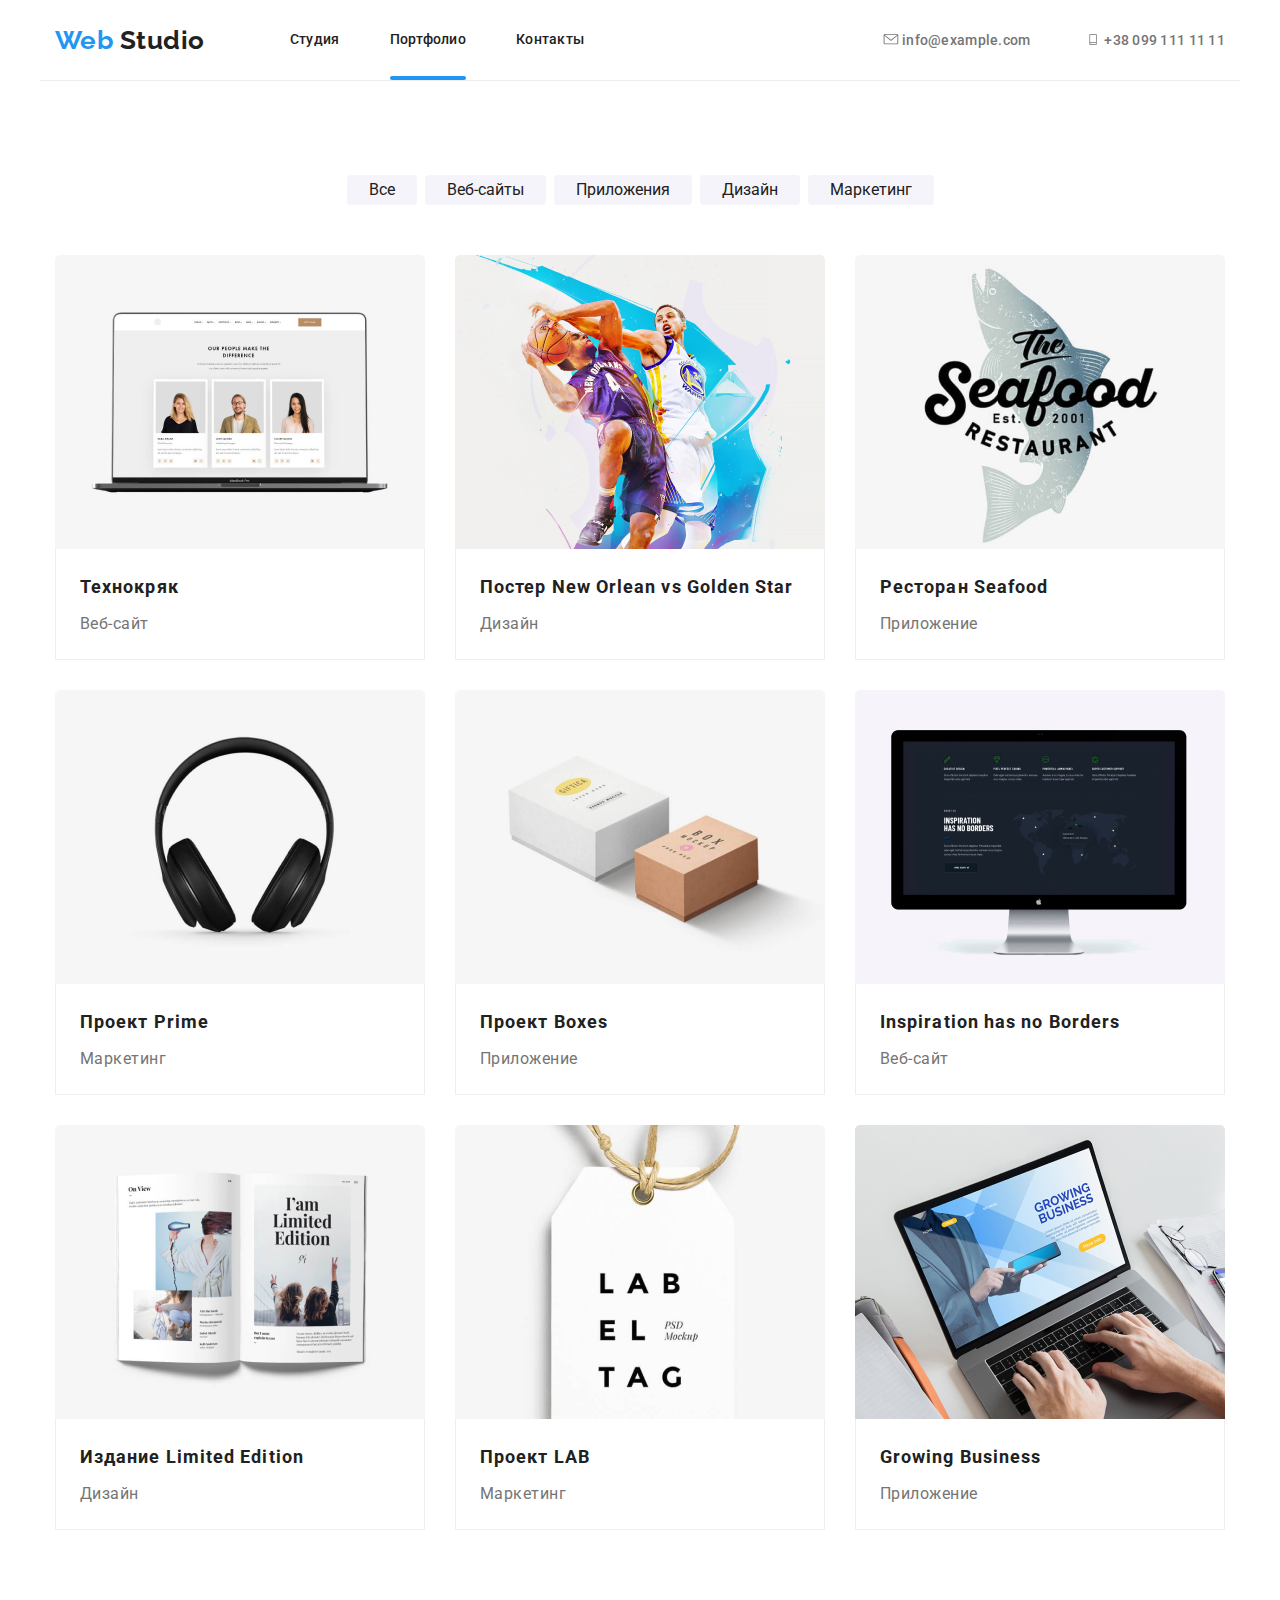
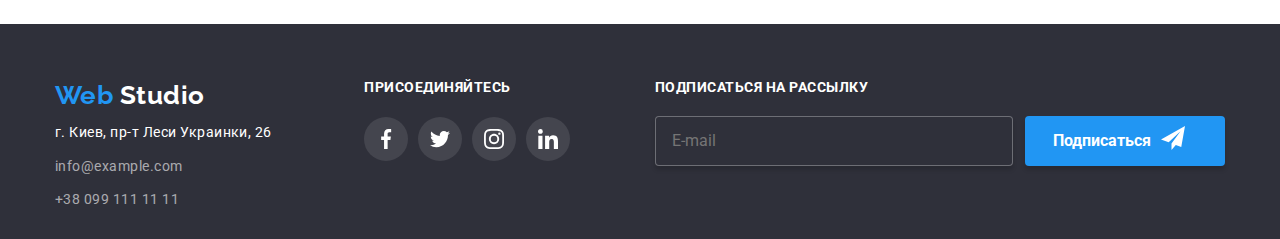
==== portfolio.html @ afec2258 "adapt1" ====
<head>
  <meta charset="UTF-8" />
  <title>Портфолио</title>
  <link
    href="https://fonts.googleapis.com/css2?family=Raleway:wght@700&family=Roboto:wght@400;500;700;900&display=swap"
    rel="stylesheet"
  />
  <link
    rel="stylesheet"
    href="https://cdnjs.cloudflare.com/ajax/libs/modern-normalize/0.6.0/modern-normalize.min.css"
  />
  <link rel="stylesheet" href="./css/main.min.css" />
</head>
<body>
  <header>
    <div class="container header-container">
      <a href="./index.html" class="logo"
        >Web <span class="part">Studio</span></a
      >
      <nav>
        <ul class="site-nav">
          <li class="item"><a href="./index.html" class="link">Студия</a></li>
          <li class="item">
            <a href="" class="link portfolio-link">Портфолио</a>
          </li>
          <li class="item"><a href="" class="link">Контакты</a></li>
        </ul>
      </nav>

      <div class="address">
        <a href="info@example.com" class="link">
          <svg class="link-icon" width="16px" height="11px">
            <use href="./img/a1.svg#icon-envelope"></use>
          </svg>
          info@example.com</a
        >
        <a href="+380991111111" class="link">
          <svg class="link-icon" width="10px" height="15px">
            <use href="./img/a1.svg#icon-smartphone"></use>
          </svg>
          +38 099 111 11 11</a
        >
      </div>
    </div>
  </header>
  <main>
    <!--Наши работы-->
    <section class="section">
      <div class="container">
        <h1 class="title-portfolio visually-hidden">Наши проекты</h1>
        <ul class="filters">
          <li class="item">
            <button type="button" class="button">Все</button>
          </li>
          <li class="item">
            <button type="button" class="button">Веб-сайты</button>
          </li>
          <li class="item">
            <button type="button" class="button">Приложения</button>
          </li>
          <li class="item">
            <button type="button" class="button">Дизайн</button>
          </li>
          <li class="item">
            <button type="button" class="button">Маркетинг</button>
          </li>
        </ul>

        <ul class="works-list">
          <li class="item">
            <a class="product" href="">
              <div class="product-thumb">
                <img src="./img/1.jpg" alt="ноутбук" width="370" />

                <div class="product-overlay">
                  <div class="product-actions">
                    <p class="text-about">
                      Технокряк это современная площадка распространения
                      коронавируса. Компании используют эту платформу для
                      цифрового шпионажа и атак на защищённые сервера
                      конкурентов.
                    </p>
                  </div>
                </div>
              </div>

              <div class="card-content">
                <h2 class="title">Технокряк</h2>
                <p class="filter-text">Веб-сайт</p>
              </div>
            </a>
          </li>

          <li class="item">
            <a class="product" href="">
              <div class="product-thumb">
                <img src="./img/2.jpg" alt="баскетболисты" width="370" />

                <div class="product-overlay">
                  <div class="product-actions">
                    <p class="text-about">
                      Технокряк это современная площадка распространения
                      коронавируса. Компании используют эту платформу для
                      цифрового шпионажа и атак на защищённые сервера
                      конкурентов.
                    </p>
                  </div>
                </div>
              </div>

              <div class="card-content">
                <h2 class="title">Постер New Orlean vs Golden Star</h2>
                <p class="filter-text">Дизайн</p>
              </div>
            </a>
          </li>
          <li class="item">
            <a class="product" href="">
              <div class="product-thumb">
                <img src="./img/3.jpg" alt="логотип ресторана" width="370" />

                <div class="product-overlay">
                  <div class="product-actions">
                    <p class="text-about">
                      Технокряк это современная площадка распространения
                      коронавируса. Компании используют эту платформу для
                      цифрового шпионажа и атак на защищённые сервера
                      конкурентов.
                    </p>
                  </div>
                </div>
              </div>

              <div class="card-content">
                <h2 class="title">Ресторан Seafood</h2>
                <p class="filter-text">Приложение</p>
              </div>
            </a>
          </li>
          <li class="item">
            <a class="product" href="">
              <div class="product-thumb">
                <img src="./img/4.jpg" alt="наушники" width="370" />

                <div class="product-overlay">
                  <div class="product-actions">
                    <p class="text-about">
                      Технокряк это современная площадка распространения
                      коронавируса. Компании используют эту платформу для
                      цифрового шпионажа и атак на защищённые сервера
                      конкурентов.
                    </p>
                  </div>
                </div>
              </div>

              <div class="card-content">
                <h2 class="title">Проект Prime</h2>
                <p class="filter-text">Маркетинг</p>
              </div>
            </a>
          </li>
          <li class="item">
            <a class="product" href="">
              <div class="product-thumb">
                <img src="./img/5.jpg" alt="коробки" width="370" />

                <div class="product-overlay">
                  <div class="product-actions">
                    <p class="text-about">
                      Технокряк это современная площадка распространения
                      коронавируса. Компании используют эту платформу для
                      цифрового шпионажа и атак на защищённые сервера
                      конкурентов.
                    </p>
                  </div>
                </div>
              </div>

              <div class="card-content">
                <h2 class="title">Проект Boxes</h2>
                <p class="filter-text">Приложение</p>
              </div>
            </a>
          </li>
          <li class="item">
            <a class="product" href="">
              <div class="product-thumb">
                <img src="./img/6.jpg" alt="монитор" width="370" />

                <div class="product-overlay">
                  <div class="product-actions">
                    <p class="text-about">
                      Технокряк это современная площадка распространения
                      коронавируса. Компании используют эту платформу для
                      цифрового шпионажа и атак на защищённые сервера
                      конкурентов.
                    </p>
                  </div>
                </div>
              </div>

              <div class="card-content">
                <h2 class="title">Inspiration has no Borders</h2>
                <p class="filter-text">Веб-сайт</p>
              </div>
            </a>
          </li>
          <li class="item">
            <a class="product" href="">
              <div class="product-thumb">
                <img src="./img/7.jpg" alt="журнал" width="370" />

                <div class="product-overlay">
                  <div class="product-actions">
                    <p class="text-about">
                      Технокряк это современная площадка распространения
                      коронавируса. Компании используют эту платформу для
                      цифрового шпионажа и атак на защищённые сервера
                      конкурентов.
                    </p>
                  </div>
                </div>
              </div>

              <div class="card-content">
                <h2 class="title">Издание Limited Edition</h2>
                <p class="filter-text">Дизайн</p>
              </div>
            </a>
          </li>
          <li class="item">
            <a class="product" href="">
              <div class="product-thumb">
                <img src="./img/8.jpg" alt="лэйба" width="370" />

                <div class="product-overlay">
                  <div class="product-actions">
                    <p class="text-about">
                      Технокряк это современная площадка распространения
                      коронавируса. Компании используют эту платформу для
                      цифрового шпионажа и атак на защищённые сервера
                      конкурентов.
                    </p>
                  </div>
                </div>
              </div>

              <div class="card-content">
                <h2 class="title">Проект LAB</h2>
                <p class="filter-text">Маркетинг</p>
              </div>
            </a>
          </li>
          <li class="item">
            <a class="product" href="">
              <div class="product-thumb">
                <img src="./img/9.jpg" alt="ноутбук" width="370" />

                <div class="product-overlay">
                  <div class="product-actions">
                    <p class="text-about">
                      Технокряк это современная площадка распространения
                      коронавируса. Компании используют эту платформу для
                      цифрового шпионажа и атак на защищённые сервера
                      конкурентов.
                    </p>
                  </div>
                </div>
              </div>

              <div class="card-content">
                <h2 class="title">Growing Business</h2>
                <p class="filter-text">Приложение</p>
              </div>
            </a>
          </li>
        </ul>
      </div>
    </section>
  </main>

  <footer>
    <div class="container footer-container">
      <div class="footer-contacts">
        <a href="./index.html" class="logo"
          >Web <span class="part-footer">Studio</span></a
        >
        <address class="footer-address">
          <a class="location">г. Киев, пр-т Леси Украинки, 26</a>
          <a href="info@example.com" class="link link-mail">info@example.com</a>
          <a href="+380991111111" class="link">+38 099 111 11 11</a>
        </address>
      </div>
      <div class="join-us">
        <b class="title">присоединяйтесь</b>
        <ul class="socials-footer">
          <li>
            <a href="" aria-label="Ссылка на Facebook" class="link">
              <svg class="cosials-icon" width="20px" height="20px">
                <use href="./img/a1.svg#icon-facebook"></use>
              </svg>
            </a>
          </li>
          <li>
            <a href="" aria-label="Ссылка на Twitter" class="link"
              ><svg class="cosials-icon" width="20px" height="20px">
                <use href="./img/a1.svg#icon-twitter"></use></svg
            ></a>
          </li>
          <li>
            <a href="" aria-label="Ссылка на Instagram" class="link"
              ><svg class="cosials-icon" width="20px" height="20px">
                <use href="./img/a1.svg#icon-instagram"></use></svg
            ></a>
          </li>
          <li>
            <a href="" aria-label="Ссылка на LinkedIn" class="link"
              ><svg class="cosials-icon" width="20px" height="20px">
                <use href="./img/a1.svg#icon-linkedin"></use></svg
            ></a>
          </li>
        </ul>
      </div>
      <div class="newsletter">
        <b class="title"> подписаться на рассылку</b>
        <form class="footer-form">
          <label class="field">
            <input
              class="footer-input"
              type="email"
              name="email"
              placeholder="E-mail"
            />
          </label>
          <button class="footer-button">
            <span class="subscribe">Подписаться</span>
            <svg class="icon-send">
              <use
                href="./img/a1.svg#icon-icon"
                width="24px"
                height="24px"
              ></use>
            </svg>
          </button>
        </form>
      </div>
    </div>
  </footer>
</body>
---- css/main.min.css ----
body{background:#ffffff;color:#757575;font-family:Roboto;letter-spacing:0.03em}ul{list-style:none;padding:0;margin:0}a{text-decoration:none}img{display:block;max-width:100%;height:auto}.container{width:1200px;padding-left:15px;padding-right:15px;margin-left:auto;margin-right:auto}.section{padding-top:94px;padding-bottom:94px}.section-title{color:#212121;font-weight:700;font-size:36px;line-height:1.17;text-align:center;margin-top:0;margin-bottom:50px}.visually-hidden{position:absolute;width:1px;height:1px;margin:-1px;padding:0;overflow:hidden;border:0;clip:rect(0 0 0 0)}.header-container{display:-webkit-box;display:-ms-flexbox;display:flex;-webkit-box-align:center;-ms-flex-align:center;align-items:center;border-bottom:1px solid #ececec}.logo{display:block;margin-right:85px;color:#2196f3;font-family:Raleway;font-weight:700;font-size:26px;line-height:1.19;text-decoration:none}.part{color:#212121}.site-nav{display:-webkit-box;display:-ms-flexbox;display:flex}.site-nav .item+.item{margin-left:50px}.site-nav .link{display:block;position:relative;color:#212121;font-weight:500;font-size:14px;line-height:1.14;letter-spacing:0.02em;padding-top:32px;padding-bottom:32px;-webkit-transition:color 250ms cubic-bezier(0.4, 0, 0.2, 1);transition:color 250ms cubic-bezier(0.4, 0, 0.2, 1)}.site-nav .link:hover,.site-nav .link:focus{color:#2196f3}.site-nav .link::after{content:" ";position:absolute;left:0;bottom:0;display:block;width:100%;height:4px;border-radius:2px;background-color:#2196f3;opacity:0;-webkit-transition:opacity 250ms cubic-bezier(0.4, 0, 0.2, 1);transition:opacity 250ms cubic-bezier(0.4, 0, 0.2, 1)}.site-nav .link:hover::after,.site-nav .link:focus::after{opacity:1}.site-nav .studio-link::after{content:" ";position:absolute;left:0;bottom:0;display:block;width:100%;height:4px;border-radius:2px;background-color:#2196f3;opacity:1;-webkit-transition:opacity 250ms cubic-bezier(0.4, 0, 0.2, 1);transition:opacity 250ms cubic-bezier(0.4, 0, 0.2, 1)}.site-nav .studio-link:hover::after,.site-nav .studio-link:focus::after{opacity:1}.site-nav .portfolio-link::after{content:" ";position:absolute;left:0;bottom:0;display:block;width:100%;height:4px;border-radius:2px;background-color:#2196f3;opacity:1;-webkit-transition:opacity 250ms cubic-bezier(0.4, 0, 0.2, 1);transition:opacity 250ms cubic-bezier(0.4, 0, 0.2, 1)}.site-nav .portfolio-link:hover::after,.site-nav .portfolio-link:focus::after{opacity:1}.address{margin-left:auto}.address .link{color:#757575;font-weight:500;font-size:14px;line-height:1.14;letter-spacing:0.02em;-webkit-transition:opacity 250ms cubic-bezier(0.4, 0, 0.2, 1);transition:opacity 250ms cubic-bezier(0.4, 0, 0.2, 1)}.address .link:hover,.address .link:focus{color:#2196f3}.address .link:not(:last-child){margin-right:50px}.address .link-icon{width:16px;height:11px;fill:#757575;-webkit-transition:opacity 250ms cubic-bezier(0.4, 0, 0.2, 1);transition:opacity 250ms cubic-bezier(0.4, 0, 0.2, 1)}.address .link-icon:hover,.address .link-icon:focus{fill:#2196f3}.is-hidden{position:absolute;width:1px;height:1px;margin:-1px;padding:0;overflow:hidden;border:0;clip:rect(0 0 0 0)}.hero{max-width:1600px;height:600px;margin-left:auto;margin-right:auto;background-image:-webkit-gradient(linear, left top, right top, from(rgba(47,48,58,0.8)), to(rgba(47,48,58,0.8))),url(../img/header.jpg);background-image:linear-gradient(to right, rgba(47,48,58,0.8), rgba(47,48,58,0.8)),url(../img/header.jpg);background-size:cover;background-position:center;background-repeat:no-repeat;text-align:center}.hero .hero-title{padding-top:200px;margin-top:0;margin-bottom:30px;color:#fff;font-weight:900;font-size:44px;line-height:1.36;letter-spacing:0.06em;text-transform:uppercase}.hero .hero-button{display:inline-block;color:#fff;cursor:pointer;border:none;font-weight:700;font-size:16px;line-height:1.87;letter-spacing:0.06em;background:#2196f3;border-radius:4px;padding:10px 32px}.form{padding:40px;background:#ffffff;-webkit-box-shadow:0px 2px 1px rgba(0,0,0,0.2),0px 1px 1px rgba(0,0,0,0.14),0px 1px 3px rgba(0,0,0,0.12);box-shadow:0px 2px 1px rgba(0,0,0,0.2),0px 1px 1px rgba(0,0,0,0.14),0px 1px 3px rgba(0,0,0,0.12);border-radius:4px}.form .title{display:block;margin-bottom:30px;font-weight:500;font-size:20px;line-height:1.15;text-align:center;color:#212121}.form .closed-button{position:absolute;display:-webkit-box;display:-ms-flexbox;display:flex;border:1px solid rgba(0,0,0,0.1);cursor:pointer;-webkit-box-pack:center;-ms-flex-pack:center;justify-content:center;-webkit-box-align:center;-ms-flex-align:center;align-items:center;width:30px;height:30px;border-radius:50%;background-color:#fff;top:-9px;right:-9px;fill:#000000}.form-field{position:relative;display:block;margin-bottom:28px;width:448px}.form-label{position:absolute;top:50%;left:40px;-webkit-transform:translateY(-50%);transform:translateY(-50%);font-weight:400;font-size:14px;line-height:1.14;letter-spacing:0.01em}.form-input{width:100%;margin:0;padding:12px 18px;padding-left:42px;border-radius:4px;border:1px solid rgba(33,33,33,0.2)}.backdrop{position:fixed;top:0;left:0;width:100%;height:100%;background-color:rgba(0,0,0,0.2);z-index:3;-webkit-transition:opacity 250ms cubic-bezier(0.4, 0, 0.2, 1);transition:opacity 250ms cubic-bezier(0.4, 0, 0.2, 1)}.modal{position:absolute;top:50%;left:50%;-webkit-transform:translate(-50%, -50%);transform:translate(-50%, -50%);width:528px;height:581px;background-color:var(--title-text-color-second--);border-radius:4px}.comment-input{height:120px;resize:none}.comment-label{position:absolute;top:12px;left:16px;font-weight:400;font-size:14px;line-height:1.14;letter-spacing:0.01em}.icon{position:absolute;top:50%;left:16px;-webkit-transform:translateY(-50%);transform:translateY(-50%);display:inline-block;width:18px;height:18px;fill:#212121}.form-field:focus-within>.icon{fill:#2196f3}.form-field:focus-within>.form-label{color:#2196f3}.form-field:focus-within>.form-input{outline-color:#2196f3}.form-field:focus-within>.form-label,.form-input:not(:placeholder-shown)+.form-label{-webkit-transform:translateY(-50px);transform:translateY(-50px)}.form-field:focus-within>.comment-label,.form-input:not(:placeholder-shown)+.comment-label{-webkit-transform:translateY(-30px);transform:translateY(-30px);color:#2196f3}.agreement{display:-webkit-box;display:-ms-flexbox;display:flex;-webkit-box-align:center;-ms-flex-align:center;align-items:center;margin-bottom:30px}.agreement .text{font-weight:400;font-size:14px;line-height:1.71;color:#757575}.icon-chek{display:inline-block;width:20px;height:20px;margin-right:8px}.checkbox:checked+.icon-chek{background-color:#2196f3;background-image:url(../img/chek.svg);background-size:contain;background-repeat:no-repeat;background-origin:border-box}.contract{color:#2196f3;text-decoration:underline}.icon-close{width:24px;height:24px}.feature-list{display:-webkit-box;display:-ms-flexbox;display:flex;margin:-15px}.feature-list .item{width:270px;margin:15px}.feature-list .title{margin-top:30px;margin-bottom:10px;text-transform:uppercase;color:#212121;font-weight:700;font-size:14px;line-height:1.14}.feature-list .text{margin:0;font-weight:400;font-size:14px;line-height:1.71}.features-icon{background-color:#f5f4fa;width:270px;height:120px;padding:25px 100px}.product-list{display:-webkit-box;display:-ms-flexbox;display:flex;margin:-15px}.product-list .item{position:relative;width:370px;margin:15px}.product-list .title{position:absolute;bottom:0;right:0;left:0;margin:0;border-radius:0px 0px 4px 4px;text-align:center;padding-top:27px;padding-bottom:27px;color:#fff;font-weight:700;font-size:14px;line-height:1.14;text-transform:uppercase;background:rgba(47,48,58,0.8)}.team-section{background:#f5f4fa}.team-list{display:-webkit-box;display:-ms-flexbox;display:flex;margin:-15px;text-align:center}.team-list .item{width:270px;margin:15px;background-color:#ffffff;-webkit-box-shadow:0px 2px 1px rgba(0,0,0,0.2),0px 1px 1px rgba(0,0,0,0.14),0px 1px 3px rgba(0,0,0,0.12);box-shadow:0px 2px 1px rgba(0,0,0,0.2),0px 1px 1px rgba(0,0,0,0.14),0px 1px 3px rgba(0,0,0,0.12);border-radius:4px}.team-list .foto{margin-bottom:30px}.team-list .title{margin-top:0px;margin-bottom:10px;color:#212121;font-weight:500;font-size:16px;line-height:1.19}.team-list .text{margin-top:0;margin-bottom:16;font-weight:400;font-size:16px;line-height:1.19}.social-network{display:-webkit-box;display:-ms-flexbox;display:flex;-webkit-box-pack:center;-ms-flex-pack:center;justify-content:center;margin-bottom:24px}.socials-link{display:-webkit-box;display:-ms-flexbox;display:flex;-webkit-box-pack:center;-ms-flex-pack:center;justify-content:center;-webkit-box-align:center;-ms-flex-align:center;align-items:center;margin-right:10px;width:44px;height:44px;background-color:#ffffff;fill:#afb1b8;border-radius:50%;-webkit-transition:background-color 250ms cubic-bezier(0.4, 0, 0.2, 1);transition:background-color 250ms cubic-bezier(0.4, 0, 0.2, 1)}.socials-link:hover,.socials-link:focus{background-color:#2196f3;fill:#fff}.clients-list{display:-webkit-box;display:-ms-flexbox;display:flex;margin:-15px}.clients-list .item{display:-webkit-box;display:-ms-flexbox;display:flex;-webkit-box-pack:center;-ms-flex-pack:center;justify-content:center;-webkit-box-align:center;-ms-flex-align:center;align-items:center;width:170px;height:90px;border:1px solid #afb1b8;-webkit-box-sizing:border-box;box-sizing:border-box;border-radius:4px;margin:15px;-webkit-transition:color 250ms cubic-bezier(0.4, 0, 0.2, 1);transition:color 250ms cubic-bezier(0.4, 0, 0.2, 1)}.clients-list .item:hover,.clients-list .item:focus{border:1px solid #2196f3}.clients-logo{fill:#afb1b8;-webkit-transition:fill 250ms cubic-bezier(0.4, 0, 0.2, 1);transition:fill 250ms cubic-bezier(0.4, 0, 0.2, 1)}.clients-logo:hover,.clients-logo:focus{fill:#2196f3}footer{background:#2f303a;padding-top:56px}.footer-container{display:-webkit-box;display:-ms-flexbox;display:flex;-webkit-box-align:start;-ms-flex-align:start;align-items:flex-start;-webkit-box-pack:justify;-ms-flex-pack:justify;justify-content:space-between}.logo{display:block;margin-right:85px;color:#2196f3;font-family:Raleway;font-weight:700;font-size:26px;line-height:1.19;text-decoration:none}.part{color:#212121}.footer-contacts{display:-webkit-box;display:-ms-flexbox;display:flex;-webkit-box-orient:vertical;-webkit-box-direction:normal;-ms-flex-direction:column;flex-direction:column;-webkit-box-align:baseline;-ms-flex-align:baseline;align-items:baseline;padding-bottom:28px}.footer-contacts>.logo{margin-bottom:10px}.footer-contacts .part-footer{color:#fff}.footer-address .location{margin-bottom:9px;display:block;color:#fff;font-weight:400;font-size:14px;line-height:1.71;font-style:normal}.footer-address .link{display:block;color:rgba(255,255,255,0.6);font-weight:400;font-size:14px;line-height:24px;font-style:normal}.footer-address .link-mail{margin-bottom:9px}.join-us .title{display:block;margin-bottom:21px;text-transform:uppercase;color:#fff;font-weight:bold;font-size:14px;line-height:1.14}.socials-footer{display:-webkit-box;display:-ms-flexbox;display:flex}.socials-footer .link{display:-webkit-box;display:-ms-flexbox;display:flex;-webkit-box-pack:center;-ms-flex-pack:center;justify-content:center;-webkit-box-align:center;-ms-flex-align:center;align-items:center;margin-right:10px;width:44px;height:44px;border-radius:50%;background:rgba(255,255,255,0.1);-webkit-transition:background-color 250ms cubic-bezier(0.4, 0, 0.2, 1);transition:background-color 250ms cubic-bezier(0.4, 0, 0.2, 1)}.socials-footer .link:hover,.socials-footer .link:focus{background-color:#2196f3}.cosials-icon{fill:#ffffff}.newsletter .title{text-transform:uppercase;color:#fff;font-weight:bold;font-size:14px;line-height:1.14}.footer-form{display:-webkit-box;display:-ms-flexbox;display:flex;margin-top:20px}.footer-form .field{display:-webkit-box;display:-ms-flexbox;display:flex}.footer-input{margin-right:12px;padding-left:16px;width:358px;color:rgba(255,255,255,0.6);background-color:#2f303a;border:1px solid rgba(255,255,255,0.3);-webkit-box-shadow:0px 4px 4px rgba(0,0,0,0.15);box-shadow:0px 4px 4px rgba(0,0,0,0.15);border-radius:4px}.footer-button{display:-webkit-box;display:-ms-flexbox;display:flex;padding:10px 28px;cursor:pointer;width:200px;height:50px;font-weight:bold;font-size:16px;line-height:1.88;background:#2196f3;color:#fff;-webkit-box-shadow:0px 4px 4px rgba(0,0,0,0.15);box-shadow:0px 4px 4px rgba(0,0,0,0.15);border:none;border-radius:4px}.subscribe{margin-right:10px}.icon-send{width:24px;height:24px}.container .title-portfolio{margin:0}.filters{display:-webkit-box;display:-ms-flexbox;display:flex;margin-bottom:50px;-webkit-box-pack:center;-ms-flex-pack:center;justify-content:center}.filters .item:not(:last-child){margin-right:8px}.filters .button{border:none;border-radius:4px;padding:6px 22px;color:#212121;background:#f5f4fa;-webkit-transition:background-color 250ms cubic-bezier(0.4, 0, 0.2, 1);transition:background-color 250ms cubic-bezier(0.4, 0, 0.2, 1)}.filters .button:hover,.filters .button:focus{color:#fff;background:#2196f3}.works-list{display:-webkit-box;display:-ms-flexbox;display:flex;-ms-flex-wrap:wrap;flex-wrap:wrap;margin:-15px}.works-list .item{width:370px;margin:15px;border-top-left-radius:5px;border-top-right-radius:5px}.works-list .item:hover{-webkit-box-shadow:1px 4px 6px rgba(0,0,0,0.16),0px 4px 4px rgba(0,0,0,0.06),0px 1px 1px rgba(0,0,0,0.12);box-shadow:1px 4px 6px rgba(0,0,0,0.16),0px 4px 4px rgba(0,0,0,0.06),0px 1px 1px rgba(0,0,0,0.12)}.card-content{padding:20px 24px;border:solid #eeeeee;border-top-width:0;border-right-width:1px;border-left-width:1px;border-bottom-width:1px}.card-content .title{margin-top:0;margin-bottom:4px;color:#212121;font-weight:700;font-size:18px;line-height:2;letter-spacing:0.06em}.card-content .filter-text{margin:0;color:#757575;font-weight:400;font-size:16px;line-height:1.87}.product{display:block;width:370px;margin-left:auto;margin-right:auto}.product-thumb:hover::before{opacity:1}.product-thumb{position:relative;overflow:hidden}.product-overlay{position:absolute;top:0;left:0;width:100%;height:100%;background-color:rgba(33,150,243,0.9);-webkit-transform:translateY(100%);transform:translateY(100%);opacity:0;-webkit-transition:opacity 250ms cubic-bezier(0.4, 0, 0.2, 1),-webkit-transform 250ms cubic-bezier(0.4, 0, 0.2, 1);transition:opacity 250ms cubic-bezier(0.4, 0, 0.2, 1),-webkit-transform 250ms cubic-bezier(0.4, 0, 0.2, 1);transition:transform 250ms cubic-bezier(0.4, 0, 0.2, 1),opacity 250ms cubic-bezier(0.4, 0, 0.2, 1);transition:transform 250ms cubic-bezier(0.4, 0, 0.2, 1),opacity 250ms cubic-bezier(0.4, 0, 0.2, 1),-webkit-transform 250ms cubic-bezier(0.4, 0, 0.2, 1)}.product:hover .product-overlay{-webkit-transform:translateY(0);transform:translateY(0);opacity:1}.product-overlay .text-about{color:#fff;font-size:18px}.product-actions{position:absolute;display:-webkit-box;display:-ms-flexbox;display:flex;top:63px;left:24px;right:24px;opacity:0;-webkit-transition:opacity 250ms cubic-bezier(0.4, 0, 0.2, 1) 250ms;transition:opacity 250ms cubic-bezier(0.4, 0, 0.2, 1) 250ms}.product:hover .product-actions{opacity:1}.product-actions .text-about{margin:0;display:block;font-weight:400;font-size:18px;line-height:1.56}
/*# sourceMappingURL=main.min.css.map */
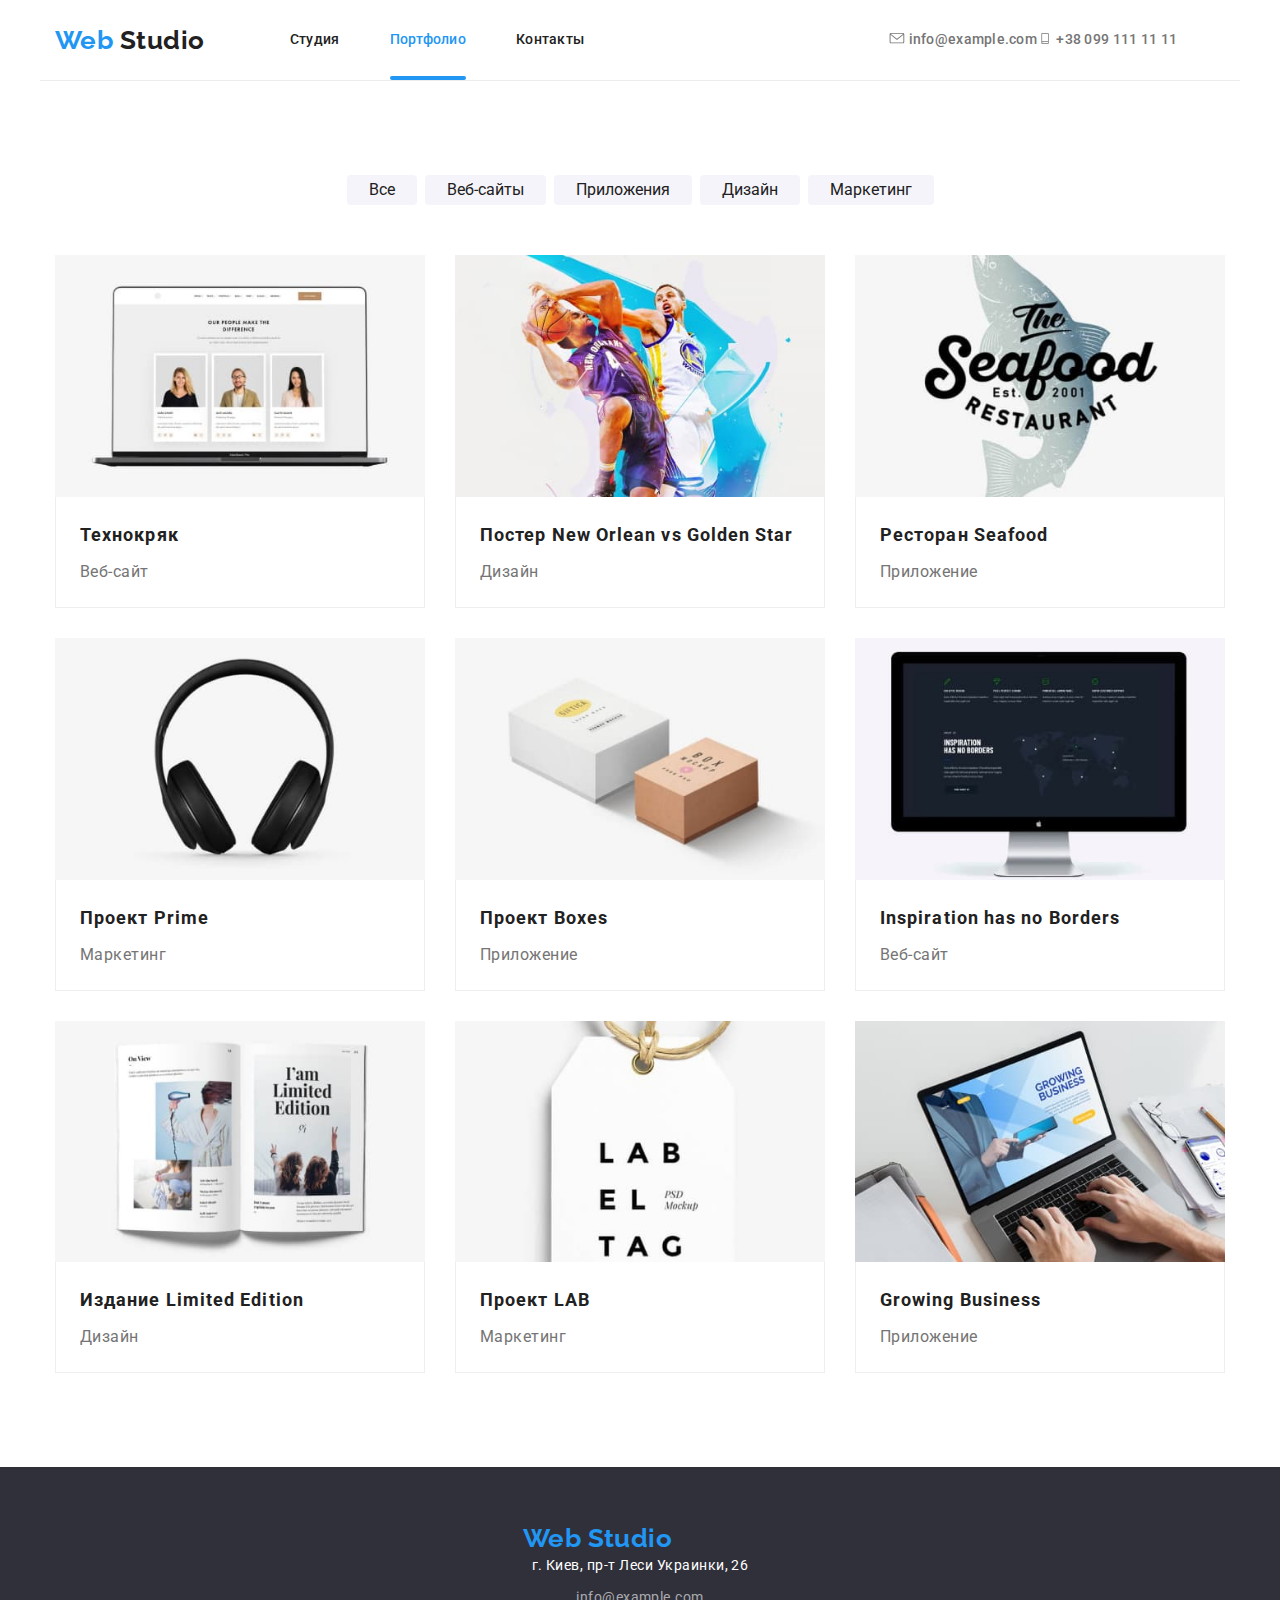
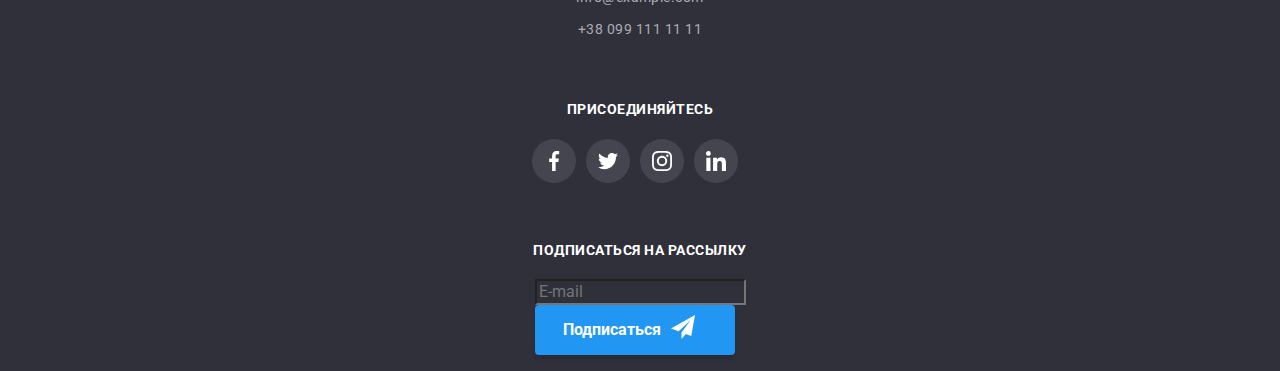
==== commit deba317d: "adapt6" ====
--- a/portfolio.html
+++ b/portfolio.html
@@ -1,5 +1,6 @@
 <head>
   <meta charset="UTF-8" />
+  <meta name="viewport" content="width=device-width, initial-scale=1.0" />
   <title>Портфолио</title>
   <link
     href="https://fonts.googleapis.com/css2?family=Raleway:wght@700&family=Roboto:wght@400;500;700;900&display=swap"
@@ -17,30 +18,50 @@
       <a href="./index.html" class="logo"
         >Web <span class="part">Studio</span></a
       >
-      <nav>
-        <ul class="site-nav">
-          <li class="item"><a href="./index.html" class="link">Студия</a></li>
-          <li class="item">
-            <a href="" class="link portfolio-link">Портфолио</a>
-          </li>
-          <li class="item"><a href="" class="link">Контакты</a></li>
-        </ul>
+      <nav class="nav">
+        <button
+          type="button"
+          class="menu-button"
+          aria-expanded="false"
+          aria-controls="menu-container"
+          data-menu-button
+        >
+          <svg
+            width="40"
+            height="40"
+            aria-label="Переключатель мобильного меню"
+          >
+            <use class="icon-cross" href="./img/aaa1.svg#icon-close"></use>
+            <use class="icon-menu" href="./img/aaa1.svg#icon-menu"></use>
+          </svg>
+        </button>
+        <div class="menu-container" id="menu-container" data-menu>
+          <ul class="site-nav">
+            <li class="item">
+              <a href="./index.html" class="link">Студия</a>
+            </li>
+            <li class="item">
+              <a href="" class="studio-link link">Портфолио</a>
+            </li>
+            <li class="item"><a href="" class="link">Контакты</a></li>
+          </ul>
+
+          <div class="address">
+            <a href="info@example.com" class="link">
+              <svg class="link-icon" width="16px" height="11px">
+                <use href="./img/a1.svg#icon-envelope"></use>
+              </svg>
+              info@example.com</a
+            >
+            <a href="+380991111111" class="link">
+              <svg class="link-icon" width="10px" height="15px">
+                <use href="./img/a1.svg#icon-smartphone"></use>
+              </svg>
+              +38 099 111 11 11</a
+            >
+          </div>
+        </div>
       </nav>
-
-      <div class="address">
-        <a href="info@example.com" class="link">
-          <svg class="link-icon" width="16px" height="11px">
-            <use href="./img/a1.svg#icon-envelope"></use>
-          </svg>
-          info@example.com</a
-        >
-        <a href="+380991111111" class="link">
-          <svg class="link-icon" width="10px" height="15px">
-            <use href="./img/a1.svg#icon-smartphone"></use>
-          </svg>
-          +38 099 111 11 11</a
-        >
-      </div>
     </div>
   </header>
   <main>
@@ -70,7 +91,13 @@
           <li class="item">
             <a class="product" href="">
               <div class="product-thumb">
-                <img src="./img/1.jpg" alt="ноутбук" width="370" />
+                <img
+                  class="picture"
+                  srcset="./img/1-450.jpg 1x, ./img/1-900.jpg 2x, "
+                  src="./img/1-450.jpg"
+                  alt="ноутбук"
+                  width="450"
+                />
 
                 <div class="product-overlay">
                   <div class="product-actions">
@@ -94,7 +121,13 @@
           <li class="item">
             <a class="product" href="">
               <div class="product-thumb">
-                <img src="./img/2.jpg" alt="баскетболисты" width="370" />
+                <img
+                  class="picture"
+                  srcset="./img/2-450.jpg 1x, ./img/2-900.jpg 2x, "
+                  src="./img/2-450.jpg"
+                  alt="баскетболисты"
+                  width="450"
+                />
 
                 <div class="product-overlay">
                   <div class="product-actions">
@@ -117,7 +150,13 @@
           <li class="item">
             <a class="product" href="">
               <div class="product-thumb">
-                <img src="./img/3.jpg" alt="логотип ресторана" width="370" />
+                <img
+                  class="picture"
+                  srcset="./img/3-450.jpg 1x, ./img/3-900.jpg 2x, "
+                  src="./img/3-450.jpg"
+                  alt="логотип ресторана"
+                  width="450"
+                />
 
                 <div class="product-overlay">
                   <div class="product-actions">
@@ -140,7 +179,13 @@
           <li class="item">
             <a class="product" href="">
               <div class="product-thumb">
-                <img src="./img/4.jpg" alt="наушники" width="370" />
+                <img
+                  class="picture"
+                  srcset="./img/4-450.jpg 1x, ./img/4-900.jpg 2x, "
+                  src="./img/4-450.jpg"
+                  alt="наушники"
+                  width="450"
+                />
 
                 <div class="product-overlay">
                   <div class="product-actions">
@@ -163,7 +208,13 @@
           <li class="item">
             <a class="product" href="">
               <div class="product-thumb">
-                <img src="./img/5.jpg" alt="коробки" width="370" />
+                <img
+                  class="picture"
+                  srcset="./img/5-450.jpg 1x, ./img/5-900.jpg 2x, "
+                  src="./img/5-450.jpg"
+                  alt="коробки"
+                  width="450"
+                />
 
                 <div class="product-overlay">
                   <div class="product-actions">
@@ -186,7 +237,13 @@
           <li class="item">
             <a class="product" href="">
               <div class="product-thumb">
-                <img src="./img/6.jpg" alt="монитор" width="370" />
+                <img
+                  class="picture"
+                  srcset="./img/6-450.jpg 1x, ./img/6-900.jpg 2x, "
+                  src="./img/6-450.jpg"
+                  alt="монитор"
+                  width="450"
+                />
 
                 <div class="product-overlay">
                   <div class="product-actions">
@@ -209,7 +266,13 @@
           <li class="item">
             <a class="product" href="">
               <div class="product-thumb">
-                <img src="./img/7.jpg" alt="журнал" width="370" />
+                <img
+                  class="picture"
+                  srcset="./img/7-450.jpg 1x, ./img/7-900.jpg 2x, "
+                  src="./img/7-450.jpg"
+                  alt="журнал"
+                  width="450"
+                />
 
                 <div class="product-overlay">
                   <div class="product-actions">
@@ -232,7 +295,13 @@
           <li class="item">
             <a class="product" href="">
               <div class="product-thumb">
-                <img src="./img/8.jpg" alt="лэйба" width="370" />
+                <img
+                  class="picture"
+                  srcset="./img/8-450.jpg 1x, ./img/8-900.jpg 2x, "
+                  src="./img/8-450.jpg"
+                  alt="лэйба"
+                  width="450"
+                />
 
                 <div class="product-overlay">
                   <div class="product-actions">
@@ -255,7 +324,13 @@
           <li class="item">
             <a class="product" href="">
               <div class="product-thumb">
-                <img src="./img/9.jpg" alt="ноутбук" width="370" />
+                <img
+                  class="picture"
+                  srcset="./img/9-450.jpg 1x, ./img/9-900.jpg 2x, "
+                  src="./img/9-450.jpg"
+                  alt="ноутбук"
+                  width="450"
+                />
 
                 <div class="product-overlay">
                   <div class="product-actions">
--- a/css/main.min.css
+++ b/css/main.min.css
@@ -1,2 +1,2 @@
-body{background:#ffffff;color:#757575;font-family:Roboto;letter-spacing:0.03em}ul{list-style:none;padding:0;margin:0}a{text-decoration:none}img{display:block;max-width:100%;height:auto}.container{width:1200px;padding-left:15px;padding-right:15px;margin-left:auto;margin-right:auto}.section{padding-top:94px;padding-bottom:94px}.section-title{color:#212121;font-weight:700;font-size:36px;line-height:1.17;text-align:center;margin-top:0;margin-bottom:50px}.visually-hidden{position:absolute;width:1px;height:1px;margin:-1px;padding:0;overflow:hidden;border:0;clip:rect(0 0 0 0)}.header-container{display:-webkit-box;display:-ms-flexbox;display:flex;-webkit-box-align:center;-ms-flex-align:center;align-items:center;border-bottom:1px solid #ececec}.logo{display:block;margin-right:85px;color:#2196f3;font-family:Raleway;font-weight:700;font-size:26px;line-height:1.19;text-decoration:none}.part{color:#212121}.site-nav{display:-webkit-box;display:-ms-flexbox;display:flex}.site-nav .item+.item{margin-left:50px}.site-nav .link{display:block;position:relative;color:#212121;font-weight:500;font-size:14px;line-height:1.14;letter-spacing:0.02em;padding-top:32px;padding-bottom:32px;-webkit-transition:color 250ms cubic-bezier(0.4, 0, 0.2, 1);transition:color 250ms cubic-bezier(0.4, 0, 0.2, 1)}.site-nav .link:hover,.site-nav .link:focus{color:#2196f3}.site-nav .link::after{content:" ";position:absolute;left:0;bottom:0;display:block;width:100%;height:4px;border-radius:2px;background-color:#2196f3;opacity:0;-webkit-transition:opacity 250ms cubic-bezier(0.4, 0, 0.2, 1);transition:opacity 250ms cubic-bezier(0.4, 0, 0.2, 1)}.site-nav .link:hover::after,.site-nav .link:focus::after{opacity:1}.site-nav .studio-link::after{content:" ";position:absolute;left:0;bottom:0;display:block;width:100%;height:4px;border-radius:2px;background-color:#2196f3;opacity:1;-webkit-transition:opacity 250ms cubic-bezier(0.4, 0, 0.2, 1);transition:opacity 250ms cubic-bezier(0.4, 0, 0.2, 1)}.site-nav .studio-link:hover::after,.site-nav .studio-link:focus::after{opacity:1}.site-nav .portfolio-link::after{content:" ";position:absolute;left:0;bottom:0;display:block;width:100%;height:4px;border-radius:2px;background-color:#2196f3;opacity:1;-webkit-transition:opacity 250ms cubic-bezier(0.4, 0, 0.2, 1);transition:opacity 250ms cubic-bezier(0.4, 0, 0.2, 1)}.site-nav .portfolio-link:hover::after,.site-nav .portfolio-link:focus::after{opacity:1}.address{margin-left:auto}.address .link{color:#757575;font-weight:500;font-size:14px;line-height:1.14;letter-spacing:0.02em;-webkit-transition:opacity 250ms cubic-bezier(0.4, 0, 0.2, 1);transition:opacity 250ms cubic-bezier(0.4, 0, 0.2, 1)}.address .link:hover,.address .link:focus{color:#2196f3}.address .link:not(:last-child){margin-right:50px}.address .link-icon{width:16px;height:11px;fill:#757575;-webkit-transition:opacity 250ms cubic-bezier(0.4, 0, 0.2, 1);transition:opacity 250ms cubic-bezier(0.4, 0, 0.2, 1)}.address .link-icon:hover,.address .link-icon:focus{fill:#2196f3}.is-hidden{position:absolute;width:1px;height:1px;margin:-1px;padding:0;overflow:hidden;border:0;clip:rect(0 0 0 0)}.hero{max-width:1600px;height:600px;margin-left:auto;margin-right:auto;background-image:-webkit-gradient(linear, left top, right top, from(rgba(47,48,58,0.8)), to(rgba(47,48,58,0.8))),url(../img/header.jpg);background-image:linear-gradient(to right, rgba(47,48,58,0.8), rgba(47,48,58,0.8)),url(../img/header.jpg);background-size:cover;background-position:center;background-repeat:no-repeat;text-align:center}.hero .hero-title{padding-top:200px;margin-top:0;margin-bottom:30px;color:#fff;font-weight:900;font-size:44px;line-height:1.36;letter-spacing:0.06em;text-transform:uppercase}.hero .hero-button{display:inline-block;color:#fff;cursor:pointer;border:none;font-weight:700;font-size:16px;line-height:1.87;letter-spacing:0.06em;background:#2196f3;border-radius:4px;padding:10px 32px}.form{padding:40px;background:#ffffff;-webkit-box-shadow:0px 2px 1px rgba(0,0,0,0.2),0px 1px 1px rgba(0,0,0,0.14),0px 1px 3px rgba(0,0,0,0.12);box-shadow:0px 2px 1px rgba(0,0,0,0.2),0px 1px 1px rgba(0,0,0,0.14),0px 1px 3px rgba(0,0,0,0.12);border-radius:4px}.form .title{display:block;margin-bottom:30px;font-weight:500;font-size:20px;line-height:1.15;text-align:center;color:#212121}.form .closed-button{position:absolute;display:-webkit-box;display:-ms-flexbox;display:flex;border:1px solid rgba(0,0,0,0.1);cursor:pointer;-webkit-box-pack:center;-ms-flex-pack:center;justify-content:center;-webkit-box-align:center;-ms-flex-align:center;align-items:center;width:30px;height:30px;border-radius:50%;background-color:#fff;top:-9px;right:-9px;fill:#000000}.form-field{position:relative;display:block;margin-bottom:28px;width:448px}.form-label{position:absolute;top:50%;left:40px;-webkit-transform:translateY(-50%);transform:translateY(-50%);font-weight:400;font-size:14px;line-height:1.14;letter-spacing:0.01em}.form-input{width:100%;margin:0;padding:12px 18px;padding-left:42px;border-radius:4px;border:1px solid rgba(33,33,33,0.2)}.backdrop{position:fixed;top:0;left:0;width:100%;height:100%;background-color:rgba(0,0,0,0.2);z-index:3;-webkit-transition:opacity 250ms cubic-bezier(0.4, 0, 0.2, 1);transition:opacity 250ms cubic-bezier(0.4, 0, 0.2, 1)}.modal{position:absolute;top:50%;left:50%;-webkit-transform:translate(-50%, -50%);transform:translate(-50%, -50%);width:528px;height:581px;background-color:var(--title-text-color-second--);border-radius:4px}.comment-input{height:120px;resize:none}.comment-label{position:absolute;top:12px;left:16px;font-weight:400;font-size:14px;line-height:1.14;letter-spacing:0.01em}.icon{position:absolute;top:50%;left:16px;-webkit-transform:translateY(-50%);transform:translateY(-50%);display:inline-block;width:18px;height:18px;fill:#212121}.form-field:focus-within>.icon{fill:#2196f3}.form-field:focus-within>.form-label{color:#2196f3}.form-field:focus-within>.form-input{outline-color:#2196f3}.form-field:focus-within>.form-label,.form-input:not(:placeholder-shown)+.form-label{-webkit-transform:translateY(-50px);transform:translateY(-50px)}.form-field:focus-within>.comment-label,.form-input:not(:placeholder-shown)+.comment-label{-webkit-transform:translateY(-30px);transform:translateY(-30px);color:#2196f3}.agreement{display:-webkit-box;display:-ms-flexbox;display:flex;-webkit-box-align:center;-ms-flex-align:center;align-items:center;margin-bottom:30px}.agreement .text{font-weight:400;font-size:14px;line-height:1.71;color:#757575}.icon-chek{display:inline-block;width:20px;height:20px;margin-right:8px}.checkbox:checked+.icon-chek{background-color:#2196f3;background-image:url(../img/chek.svg);background-size:contain;background-repeat:no-repeat;background-origin:border-box}.contract{color:#2196f3;text-decoration:underline}.icon-close{width:24px;height:24px}.feature-list{display:-webkit-box;display:-ms-flexbox;display:flex;margin:-15px}.feature-list .item{width:270px;margin:15px}.feature-list .title{margin-top:30px;margin-bottom:10px;text-transform:uppercase;color:#212121;font-weight:700;font-size:14px;line-height:1.14}.feature-list .text{margin:0;font-weight:400;font-size:14px;line-height:1.71}.features-icon{background-color:#f5f4fa;width:270px;height:120px;padding:25px 100px}.product-list{display:-webkit-box;display:-ms-flexbox;display:flex;margin:-15px}.product-list .item{position:relative;width:370px;margin:15px}.product-list .title{position:absolute;bottom:0;right:0;left:0;margin:0;border-radius:0px 0px 4px 4px;text-align:center;padding-top:27px;padding-bottom:27px;color:#fff;font-weight:700;font-size:14px;line-height:1.14;text-transform:uppercase;background:rgba(47,48,58,0.8)}.team-section{background:#f5f4fa}.team-list{display:-webkit-box;display:-ms-flexbox;display:flex;margin:-15px;text-align:center}.team-list .item{width:270px;margin:15px;background-color:#ffffff;-webkit-box-shadow:0px 2px 1px rgba(0,0,0,0.2),0px 1px 1px rgba(0,0,0,0.14),0px 1px 3px rgba(0,0,0,0.12);box-shadow:0px 2px 1px rgba(0,0,0,0.2),0px 1px 1px rgba(0,0,0,0.14),0px 1px 3px rgba(0,0,0,0.12);border-radius:4px}.team-list .foto{margin-bottom:30px}.team-list .title{margin-top:0px;margin-bottom:10px;color:#212121;font-weight:500;font-size:16px;line-height:1.19}.team-list .text{margin-top:0;margin-bottom:16;font-weight:400;font-size:16px;line-height:1.19}.social-network{display:-webkit-box;display:-ms-flexbox;display:flex;-webkit-box-pack:center;-ms-flex-pack:center;justify-content:center;margin-bottom:24px}.socials-link{display:-webkit-box;display:-ms-flexbox;display:flex;-webkit-box-pack:center;-ms-flex-pack:center;justify-content:center;-webkit-box-align:center;-ms-flex-align:center;align-items:center;margin-right:10px;width:44px;height:44px;background-color:#ffffff;fill:#afb1b8;border-radius:50%;-webkit-transition:background-color 250ms cubic-bezier(0.4, 0, 0.2, 1);transition:background-color 250ms cubic-bezier(0.4, 0, 0.2, 1)}.socials-link:hover,.socials-link:focus{background-color:#2196f3;fill:#fff}.clients-list{display:-webkit-box;display:-ms-flexbox;display:flex;margin:-15px}.clients-list .item{display:-webkit-box;display:-ms-flexbox;display:flex;-webkit-box-pack:center;-ms-flex-pack:center;justify-content:center;-webkit-box-align:center;-ms-flex-align:center;align-items:center;width:170px;height:90px;border:1px solid #afb1b8;-webkit-box-sizing:border-box;box-sizing:border-box;border-radius:4px;margin:15px;-webkit-transition:color 250ms cubic-bezier(0.4, 0, 0.2, 1);transition:color 250ms cubic-bezier(0.4, 0, 0.2, 1)}.clients-list .item:hover,.clients-list .item:focus{border:1px solid #2196f3}.clients-logo{fill:#afb1b8;-webkit-transition:fill 250ms cubic-bezier(0.4, 0, 0.2, 1);transition:fill 250ms cubic-bezier(0.4, 0, 0.2, 1)}.clients-logo:hover,.clients-logo:focus{fill:#2196f3}footer{background:#2f303a;padding-top:56px}.footer-container{display:-webkit-box;display:-ms-flexbox;display:flex;-webkit-box-align:start;-ms-flex-align:start;align-items:flex-start;-webkit-box-pack:justify;-ms-flex-pack:justify;justify-content:space-between}.logo{display:block;margin-right:85px;color:#2196f3;font-family:Raleway;font-weight:700;font-size:26px;line-height:1.19;text-decoration:none}.part{color:#212121}.footer-contacts{display:-webkit-box;display:-ms-flexbox;display:flex;-webkit-box-orient:vertical;-webkit-box-direction:normal;-ms-flex-direction:column;flex-direction:column;-webkit-box-align:baseline;-ms-flex-align:baseline;align-items:baseline;padding-bottom:28px}.footer-contacts>.logo{margin-bottom:10px}.footer-contacts .part-footer{color:#fff}.footer-address .location{margin-bottom:9px;display:block;color:#fff;font-weight:400;font-size:14px;line-height:1.71;font-style:normal}.footer-address .link{display:block;color:rgba(255,255,255,0.6);font-weight:400;font-size:14px;line-height:24px;font-style:normal}.footer-address .link-mail{margin-bottom:9px}.join-us .title{display:block;margin-bottom:21px;text-transform:uppercase;color:#fff;font-weight:bold;font-size:14px;line-height:1.14}.socials-footer{display:-webkit-box;display:-ms-flexbox;display:flex}.socials-footer .link{display:-webkit-box;display:-ms-flexbox;display:flex;-webkit-box-pack:center;-ms-flex-pack:center;justify-content:center;-webkit-box-align:center;-ms-flex-align:center;align-items:center;margin-right:10px;width:44px;height:44px;border-radius:50%;background:rgba(255,255,255,0.1);-webkit-transition:background-color 250ms cubic-bezier(0.4, 0, 0.2, 1);transition:background-color 250ms cubic-bezier(0.4, 0, 0.2, 1)}.socials-footer .link:hover,.socials-footer .link:focus{background-color:#2196f3}.cosials-icon{fill:#ffffff}.newsletter .title{text-transform:uppercase;color:#fff;font-weight:bold;font-size:14px;line-height:1.14}.footer-form{display:-webkit-box;display:-ms-flexbox;display:flex;margin-top:20px}.footer-form .field{display:-webkit-box;display:-ms-flexbox;display:flex}.footer-input{margin-right:12px;padding-left:16px;width:358px;color:rgba(255,255,255,0.6);background-color:#2f303a;border:1px solid rgba(255,255,255,0.3);-webkit-box-shadow:0px 4px 4px rgba(0,0,0,0.15);box-shadow:0px 4px 4px rgba(0,0,0,0.15);border-radius:4px}.footer-button{display:-webkit-box;display:-ms-flexbox;display:flex;padding:10px 28px;cursor:pointer;width:200px;height:50px;font-weight:bold;font-size:16px;line-height:1.88;background:#2196f3;color:#fff;-webkit-box-shadow:0px 4px 4px rgba(0,0,0,0.15);box-shadow:0px 4px 4px rgba(0,0,0,0.15);border:none;border-radius:4px}.subscribe{margin-right:10px}.icon-send{width:24px;height:24px}.container .title-portfolio{margin:0}.filters{display:-webkit-box;display:-ms-flexbox;display:flex;margin-bottom:50px;-webkit-box-pack:center;-ms-flex-pack:center;justify-content:center}.filters .item:not(:last-child){margin-right:8px}.filters .button{border:none;border-radius:4px;padding:6px 22px;color:#212121;background:#f5f4fa;-webkit-transition:background-color 250ms cubic-bezier(0.4, 0, 0.2, 1);transition:background-color 250ms cubic-bezier(0.4, 0, 0.2, 1)}.filters .button:hover,.filters .button:focus{color:#fff;background:#2196f3}.works-list{display:-webkit-box;display:-ms-flexbox;display:flex;-ms-flex-wrap:wrap;flex-wrap:wrap;margin:-15px}.works-list .item{width:370px;margin:15px;border-top-left-radius:5px;border-top-right-radius:5px}.works-list .item:hover{-webkit-box-shadow:1px 4px 6px rgba(0,0,0,0.16),0px 4px 4px rgba(0,0,0,0.06),0px 1px 1px rgba(0,0,0,0.12);box-shadow:1px 4px 6px rgba(0,0,0,0.16),0px 4px 4px rgba(0,0,0,0.06),0px 1px 1px rgba(0,0,0,0.12)}.card-content{padding:20px 24px;border:solid #eeeeee;border-top-width:0;border-right-width:1px;border-left-width:1px;border-bottom-width:1px}.card-content .title{margin-top:0;margin-bottom:4px;color:#212121;font-weight:700;font-size:18px;line-height:2;letter-spacing:0.06em}.card-content .filter-text{margin:0;color:#757575;font-weight:400;font-size:16px;line-height:1.87}.product{display:block;width:370px;margin-left:auto;margin-right:auto}.product-thumb:hover::before{opacity:1}.product-thumb{position:relative;overflow:hidden}.product-overlay{position:absolute;top:0;left:0;width:100%;height:100%;background-color:rgba(33,150,243,0.9);-webkit-transform:translateY(100%);transform:translateY(100%);opacity:0;-webkit-transition:opacity 250ms cubic-bezier(0.4, 0, 0.2, 1),-webkit-transform 250ms cubic-bezier(0.4, 0, 0.2, 1);transition:opacity 250ms cubic-bezier(0.4, 0, 0.2, 1),-webkit-transform 250ms cubic-bezier(0.4, 0, 0.2, 1);transition:transform 250ms cubic-bezier(0.4, 0, 0.2, 1),opacity 250ms cubic-bezier(0.4, 0, 0.2, 1);transition:transform 250ms cubic-bezier(0.4, 0, 0.2, 1),opacity 250ms cubic-bezier(0.4, 0, 0.2, 1),-webkit-transform 250ms cubic-bezier(0.4, 0, 0.2, 1)}.product:hover .product-overlay{-webkit-transform:translateY(0);transform:translateY(0);opacity:1}.product-overlay .text-about{color:#fff;font-size:18px}.product-actions{position:absolute;display:-webkit-box;display:-ms-flexbox;display:flex;top:63px;left:24px;right:24px;opacity:0;-webkit-transition:opacity 250ms cubic-bezier(0.4, 0, 0.2, 1) 250ms;transition:opacity 250ms cubic-bezier(0.4, 0, 0.2, 1) 250ms}.product:hover .product-actions{opacity:1}.product-actions .text-about{margin:0;display:block;font-weight:400;font-size:18px;line-height:1.56}
+body{background:#ffffff;color:#757575;font-family:Roboto;letter-spacing:0.03em}ul{list-style:none;padding:0;margin:0}a{text-decoration:none}img{display:block;max-width:100%;height:auto}.section{padding-top:94px;padding-bottom:94px}.section-title{color:#212121;font-weight:700;font-size:36px;line-height:1.17;text-align:center;margin-top:0;margin-bottom:50px}.visually-hidden{position:absolute;width:1px;height:1px;margin:-1px;padding:0;overflow:hidden;border:0;clip:rect(0 0 0 0)}.container{padding-left:15px;padding-right:15px;margin-left:auto;margin-right:auto}@media screen and (min-width: 480px){.container{width:480px}}@media screen and (min-width: 768px){.container{width:768px}}@media screen and (min-width: 1200px){.container{width:1200px}}.header-container{position:relative;display:-webkit-box;display:-ms-flexbox;display:flex;-webkit-box-align:center;-ms-flex-align:center;align-items:center;border-bottom:1px solid #ececec}.logo{display:block;margin-right:269px;color:#2196f3;font-family:Raleway;font-weight:700;font-size:26px;line-height:1.19;text-decoration:none}@media screen and (min-width: 768px){.logo{margin-right:81px}}@media screen and (min-width: 1200px){.logo{margin-right:85px}}.part{color:#212121}.menu-button{display:-webkit-inline-box;display:-ms-inline-flexbox;display:inline-flex;margin:0;padding:0;border:none}@media screen and (min-width: 768px){.menu-button{display:none}}.menu-button .icon-cross{display:none}.menu-button.is-open .icon-cross{display:block}.menu-button.is-open .icon-menu{display:none}.menu-container{display:-webkit-box;display:-ms-flexbox;display:flex;-webkit-box-align:center;-ms-flex-align:center;align-items:center;text-align:center;background-color:#fff;font-size:20px}.menu-container.is-open{display:block}@media screen and (max-width: 767px){.menu-container{position:absolute;display:none;top:100%;left:0;width:100%}}@media screen and (min-width: 768px){.site-nav{display:-webkit-box;display:-ms-flexbox;display:flex}}@media screen and (min-width: 1200px){.site-nav{margin-right:305px}}.site-nav .link{position:relative;display:block;padding-bottom:40px;font-weight:500;font-size:18px;line-height:1.17;letter-spacing:0.02em;color:#212121}.site-nav .link:hover,.site-nav .link:focus{color:#2196f3}@media screen and (min-width: 768px){.site-nav .link{display:block;font-size:14px;line-height:1.14;padding-top:32px;padding-bottom:32px;-webkit-transition:color 250ms cubic-bezier(0.4, 0, 0.2, 1);transition:color 250ms cubic-bezier(0.4, 0, 0.2, 1)}}.site-nav .link::after{content:" ";position:absolute;display:block;left:25%;width:50%;height:4px;border-radius:2px;background-color:#2196f3;opacity:0;-webkit-transition:opacity 250ms cubic-bezier(0.4, 0, 0.2, 1);transition:opacity 250ms cubic-bezier(0.4, 0, 0.2, 1)}@media screen and (min-width: 768px){.site-nav .link::after{bottom:0;left:0;width:100%}}.site-nav .link:hover::after,.site-nav .link:focus::after{opacity:1}.site-nav .studio-link{color:#2196f3;opacity:1}.site-nav .studio-link::after{content:" ";position:absolute;left:25%;width:50%;display:block;height:4px;border-radius:2px;background-color:#2196f3;opacity:1;-webkit-transition:opacity 250ms cubic-bezier(0.4, 0, 0.2, 1);transition:opacity 250ms cubic-bezier(0.4, 0, 0.2, 1)}@media screen and (min-width: 768px){.site-nav .studio-link::after{bottom:0;left:0;width:100%}}.site-nav .studio-link:hover::after,.site-nav .studio-link:focus::after{opacity:1}.site-nav .portfolio-link{color:#2196f3;opacity:1}.site-nav .portfolio-link::after{content:" ";position:absolute;left:25%;width:50%;display:block;height:4px;border-radius:2px;background-color:#2196f3;opacity:1;-webkit-transition:opacity 250ms cubic-bezier(0.4, 0, 0.2, 1);transition:opacity 250ms cubic-bezier(0.4, 0, 0.2, 1)}@media screen and (min-width: 768px){.site-nav .portfolio-link::after{bottom:0;left:0;width:100%}}.site-nav .portfolio-link:hover::after,.site-nav .portfolio-link:focus::after{opacity:1}@media screen and (min-width: 768px){.site-nav .item+.item{margin-left:50px}.site-nav .item:last-child{margin-right:px}}@media screen and (min-width: 768px){.address{display:-webkit-box;display:-ms-flexbox;display:flex;-webkit-box-orient:vertical;-webkit-box-direction:normal;-ms-flex-direction:column;flex-direction:column}}@media screen and (min-width: 1200px){.address{-webkit-box-orient:horizontal;-webkit-box-direction:normal;-ms-flex-direction:row;flex-direction:row}}.address .link{display:block;-webkit-box-align:center;-ms-flex-align:center;align-items:center;font-weight:500;font-size:18px;line-height:1.17;letter-spacing:0.02em;color:#757575}@media screen and (max-width: 767px){.address .link{padding-bottom:16px}}@media screen and (min-width: 768px){.address .link{font-size:14px;line-height:1.14}}.address .link-icon{width:16px;height:11px;fill:#757575;-webkit-transition:opacity 250ms cubic-bezier(0.4, 0, 0.2, 1);transition:opacity 250ms cubic-bezier(0.4, 0, 0.2, 1)}.address .link-icon:hover,.address .link-icon:focus{fill:#2196f3}.is-hidden{position:absolute;width:1px;height:1px;margin:-1px;padding:0;overflow:hidden;border:0;clip:rect(0 0 0 0)}.hero{max-width:1600px;height:600px;margin-left:auto;margin-right:auto;background-image:-webkit-gradient(linear, left top, right top, from(rgba(47,48,58,0.8)), to(rgba(47,48,58,0.8))),url(../img/header.jpg);background-image:linear-gradient(to right, rgba(47,48,58,0.8), rgba(47,48,58,0.8)),url(../img/header.jpg);background-size:cover;background-position:center;background-repeat:no-repeat;text-align:center}.hero .hero-title{padding-top:200px;margin-top:0;margin-bottom:30px;color:#fff;font-weight:900;font-size:44px;line-height:1.36;letter-spacing:0.06em;text-transform:uppercase}.hero .hero-button{display:inline-block;color:#fff;cursor:pointer;border:none;font-weight:700;font-size:16px;line-height:1.87;letter-spacing:0.06em;background:#2196f3;border-radius:4px;padding:10px 32px}.backdrop{position:fixed;top:0;left:0;width:100%;height:100%;background-color:rgba(0,0,0,0.3);padding:50px 30px;overflow-y:scroll}.backdrop.is-hidden{display:none}.form{padding:40px;background:#ffffff;-webkit-box-shadow:0px 2px 1px rgba(0,0,0,0.2),0px 1px 1px rgba(0,0,0,0.14),0px 1px 3px rgba(0,0,0,0.12);box-shadow:0px 2px 1px rgba(0,0,0,0.2),0px 1px 1px rgba(0,0,0,0.14),0px 1px 3px rgba(0,0,0,0.12);border-radius:4px}.form .title{display:block;margin-bottom:30px;font-weight:500;font-size:20px;line-height:1.15;text-align:center;color:#212121}.form .closed-button{position:absolute;display:-webkit-box;display:-ms-flexbox;display:flex;border:1px solid rgba(0,0,0,0.1);cursor:pointer;-webkit-box-pack:center;-ms-flex-pack:center;justify-content:center;-webkit-box-align:center;-ms-flex-align:center;align-items:center;width:30px;height:30px;border-radius:50%;background-color:#fff;top:-9px;right:-9px;fill:#000000}.form-field{position:relative;display:block;margin-bottom:28px;width:448px}.form-label{position:absolute;top:50%;left:40px;-webkit-transform:translateY(-50%);transform:translateY(-50%);font-weight:400;font-size:14px;line-height:1.14;letter-spacing:0.01em}.form-input{width:100%;margin:0;padding:12px 18px;padding-left:42px;border-radius:4px;border:1px solid rgba(33,33,33,0.2)}.backdrop{position:fixed;top:0;left:0;width:100%;height:100%;background-color:rgba(0,0,0,0.2);z-index:3;-webkit-transition:opacity 250ms cubic-bezier(0.4, 0, 0.2, 1);transition:opacity 250ms cubic-bezier(0.4, 0, 0.2, 1)}.modal{position:absolute;top:50%;left:50%;-webkit-transform:translate(-50%, -50%);transform:translate(-50%, -50%);width:528px;height:581px;background-color:var(--title-text-color-second--);border-radius:4px}.comment-input{height:120px;resize:none}.comment-label{position:absolute;top:12px;left:16px;font-weight:400;font-size:14px;line-height:1.14;letter-spacing:0.01em}.icon{position:absolute;top:50%;left:16px;-webkit-transform:translateY(-50%);transform:translateY(-50%);display:inline-block;width:18px;height:18px;fill:#212121}.form-field:focus-within>.icon{fill:#2196f3}.form-field:focus-within>.form-label{color:#2196f3}.form-field:focus-within>.form-input{outline-color:#2196f3}.form-field:focus-within>.form-label,.form-input:not(:placeholder-shown)+.form-label{-webkit-transform:translateY(-50px);transform:translateY(-50px)}.form-field:focus-within>.comment-label,.form-input:not(:placeholder-shown)+.comment-label{-webkit-transform:translateY(-30px);transform:translateY(-30px);color:#2196f3}.agreement{display:-webkit-box;display:-ms-flexbox;display:flex;-webkit-box-align:center;-ms-flex-align:center;align-items:center;margin-bottom:30px}.agreement .text{font-weight:400;font-size:14px;line-height:1.71;color:#757575}.icon-chek{display:inline-block;width:20px;height:20px;margin-right:8px}.checkbox:checked+.icon-chek{background-color:#2196f3;background-image:url(../img/chek.svg);background-size:contain;background-repeat:no-repeat;background-origin:border-box}.contract{color:#2196f3;text-decoration:underline}.icon-close{width:24px;height:24px}@media screen and (min-width: 768px){.feature-list{display:-webkit-box;display:-ms-flexbox;display:flex;-ms-flex-wrap:wrap;flex-wrap:wrap;margin:-15px}}@media screen and (min-width: 1200px){.feature-list{-ms-flex-wrap:nowrap;flex-wrap:nowrap}}.feature-list .item{width:450px}@media screen and (min-width: 768px){.feature-list .item{width:354px;margin:15px}}@media screen and (min-width: 1200px){.feature-list .item{width:270px;margin:15px}}.feature-list .title{margin-top:30px;margin-bottom:10px;text-transform:uppercase;color:#212121;font-weight:700;font-size:14px;line-height:1.14}.feature-list .text{margin:0;font-weight:400;font-size:14px;line-height:1.71}.features-icon{background-color:#f5f4fa;width:450px;height:120px;padding:25px 190px}@media screen and (min-width: 768px){.features-icon{width:354px;padding:25px 142px}}@media screen and (min-width: 1200px){.features-icon{width:270px;padding:25px 100px}}@media screen and (max-width: 1199px){.reviews{display:none}}.product-list{display:-webkit-box;display:-ms-flexbox;display:flex;margin:-15px}.product-list .item{position:relative;width:370px;margin:15px}.product-list .title{position:absolute;bottom:0;right:0;left:0;margin:0;border-radius:0px 0px 4px 4px;text-align:center;padding-top:27px;padding-bottom:27px;color:#fff;font-weight:700;font-size:14px;line-height:1.14;text-transform:uppercase;background:rgba(47,48,58,0.8)}.team-section{background:#f5f4fa}.team-list{text-align:center}@media screen and (min-width: 768px){.team-list{display:-webkit-box;display:-ms-flexbox;display:flex;-ms-flex-wrap:wrap;flex-wrap:wrap}}@media screen and (min-width: 1200px){.team-list{-ms-flex-wrap:nowrap;flex-wrap:nowrap;margin:-15px}}.team-list .item{width:450px;margin:15px;background-color:#fff;-webkit-box-shadow:0px 2px 1px rgba(0,0,0,0.2),0px 1px 1px rgba(0,0,0,0.14),0px 1px 3px rgba(0,0,0,0.12);box-shadow:0px 2px 1px rgba(0,0,0,0.2),0px 1px 1px rgba(0,0,0,0.14),0px 1px 3px rgba(0,0,0,0.12);border-radius:4px}@media screen and (min-width: 768px){.team-list .item{width:354px}}@media screen and (min-width: 1200px){.team-list .item{width:270px}}@media (max-width: 767px){.team-list .item:not(:last-child){margin-bottom:30px}}.team-list .thumb{height:320px;outline:1px solid red}@media (min-width: 768px){.team-list .thumb{height:260px}}.team-list img{display:block;width:100%;height:100%;-o-object-fit:cover;object-fit:cover;-o-object-position:top;object-position:top}@media screen and (min-width: 768px){.team-list>.item{width:calc((100% - 4 * 15px) / 2);margin:15px}}.team-list .title{margin-top:0px;margin-bottom:10px;color:#212121;font-weight:500;font-size:16px;line-height:1.19}.team-list .text{margin-top:0;margin-bottom:16;font-weight:400;font-size:16px;line-height:1.19}.social-network{display:-webkit-box;display:-ms-flexbox;display:flex;-webkit-box-pack:center;-ms-flex-pack:center;justify-content:center;margin-bottom:24px}.socials-link{display:-webkit-box;display:-ms-flexbox;display:flex;-webkit-box-pack:center;-ms-flex-pack:center;justify-content:center;-webkit-box-align:center;-ms-flex-align:center;align-items:center;margin-right:10px;width:44px;height:44px;background-color:#ffffff;fill:#afb1b8;border-radius:50%;-webkit-transition:background-color 250ms cubic-bezier(0.4, 0, 0.2, 1);transition:background-color 250ms cubic-bezier(0.4, 0, 0.2, 1)}.socials-link:hover,.socials-link:focus{background-color:#2196f3;fill:#fff}.clients-list{display:-webkit-box;display:-ms-flexbox;display:flex;margin:-15px;-ms-flex-wrap:wrap;flex-wrap:wrap}@media screen and (min-width: 1200px){.clients-list{-ms-flex-wrap:nowrap;flex-wrap:nowrap}}.clients-list .item{display:-webkit-box;display:-ms-flexbox;display:flex;-webkit-box-pack:center;-ms-flex-pack:center;justify-content:center;-webkit-box-align:center;-ms-flex-align:center;align-items:center;width:210px;height:90px;border:1px solid #afb1b8;-webkit-box-sizing:border-box;box-sizing:border-box;border-radius:4px;margin:15px;-webkit-transition:color 250ms cubic-bezier(0.4, 0, 0.2, 1);transition:color 250ms cubic-bezier(0.4, 0, 0.2, 1)}.clients-list .item:hover,.clients-list .item:focus{border:1px solid #2196f3}@media screen and (min-width: 768px){.clients-list .item{width:226px}}@media screen and (min-width: 1200px){.clients-list .item{width:170px}}.clients-logo{fill:#afb1b8;-webkit-transition:fill 250ms cubic-bezier(0.4, 0, 0.2, 1);transition:fill 250ms cubic-bezier(0.4, 0, 0.2, 1)}.clients-logo:hover,.clients-logo:focus{fill:#2196f3}footer{background:#2f303a;padding-top:56px;text-align:center}.footer-contacts .logo{text-align:center}.footer-contacts.part-footer{color:#fff}.footer-contacts{margin-bottom:60px}.footer-address .location{display:block;margin-bottom:8px;font-style:normal;font-size:14px;line-height:1.71;color:#fff}.footer-address .link{display:block;font-weight:400;font-size:14px;line-height:1.71;font-style:normal;color:rgba(255,255,255,0.6)}.footer-address .link:not(:last-child){margin-bottom:8px}.newsletter{display:-webkit-box;display:-ms-flexbox;display:flex;-webkit-box-orient:vertical;-webkit-box-direction:normal;-ms-flex-direction:column;flex-direction:column;-webkit-box-align:center;-ms-flex-align:center;align-items:center}.newsletter .title{margin-bottom:20px;text-transform:uppercase;color:#fff;font-weight:bold;font-size:14px;line-height:1.14}.footer-input{background-color:#2f303a;width:px;font-size:16px;line-height:1.25;color:rgba(255,255,255,0.6)}.footer-button{display:-webkit-box;display:-ms-flexbox;display:flex;padding:10px 28px;cursor:pointer;width:200px;height:50px;font-weight:bold;font-size:16px;line-height:1.88;background:#2196f3;color:#fff;-webkit-box-shadow:0px 4px 4px rgba(0,0,0,0.15);box-shadow:0px 4px 4px rgba(0,0,0,0.15);border:none;border-radius:4px}.subscribe{margin-right:10px}.icon-send{width:24px;height:24px}.join-us{margin-bottom:60px}.join-us .title{display:block;margin-bottom:21px;text-transform:uppercase;color:#fff;font-weight:bold;font-size:14px;line-height:1.14}.socials-footer{display:-webkit-box;display:-ms-flexbox;display:flex;-webkit-box-pack:center;-ms-flex-pack:center;justify-content:center}.socials-footer .link{display:-webkit-box;display:-ms-flexbox;display:flex;-webkit-box-pack:center;-ms-flex-pack:center;justify-content:center;-webkit-box-align:center;-ms-flex-align:center;align-items:center;margin-right:10px;width:44px;height:44px;border-radius:50%;background:rgba(255,255,255,0.1);-webkit-transition:background-color 250ms cubic-bezier(0.4, 0, 0.2, 1);transition:background-color 250ms cubic-bezier(0.4, 0, 0.2, 1)}.socials-footer .link:hover,.socials-footer .link:focus{background-color:#2196f3}.cosials-icon{fill:#ffffff}.container .title-portfolio{margin:0}.filters{margin-bottom:50px;display:-webkit-box;display:-ms-flexbox;display:flex;-webkit-box-pack:center;-ms-flex-pack:center;justify-content:center}.filters .item:not(:last-child){margin-right:8px}.filters .button{border:none;border-radius:4px;padding:6px 22px;color:#212121;background:#f5f4fa;-webkit-transition:background-color 250ms cubic-bezier(0.4, 0, 0.2, 1);transition:background-color 250ms cubic-bezier(0.4, 0, 0.2, 1)}.filters .button:hover,.filters .button:focus{color:#fff;background:#2196f3}.works-list{display:-webkit-box;display:-ms-flexbox;display:flex;-ms-flex-wrap:wrap;flex-wrap:wrap;margin:-15px}.works-list .item{width:px;margin:15px;border-top-left-radius:5px;border-top-right-radius:5px}.works-list .item:hover{-webkit-box-shadow:1px 4px 6px rgba(0,0,0,0.16),0px 4px 4px rgba(0,0,0,0.06),0px 1px 1px rgba(0,0,0,0.12);box-shadow:1px 4px 6px rgba(0,0,0,0.16),0px 4px 4px rgba(0,0,0,0.06),0px 1px 1px rgba(0,0,0,0.12)}.card-content{padding:20px 24px;border:solid #eeeeee;border-top-width:0;border-right-width:1px;border-left-width:1px;border-bottom-width:1px}.card-content .title{margin-top:0;margin-bottom:4px;color:#212121;font-weight:700;font-size:18px;line-height:2;letter-spacing:0.06em}.card-content .filter-text{margin:0;color:#757575;font-weight:400;font-size:16px;line-height:1.87}.product{display:block;width:450px;margin-left:auto;margin-right:auto}@media screen and (min-width: 768px){.product{width:354px}}@media screen and (min-width: 1200px){.product{width:370px}}.product .picture{max-height:100%}.product-thumb:hover::before{opacity:1}.product-thumb{position:relative;overflow:hidden}.product-overlay{position:absolute;top:0;left:0;width:100%;height:100%;background-color:rgba(33,150,243,0.9);-webkit-transform:translateY(100%);transform:translateY(100%);opacity:0;-webkit-transition:opacity 250ms cubic-bezier(0.4, 0, 0.2, 1),-webkit-transform 250ms cubic-bezier(0.4, 0, 0.2, 1);transition:opacity 250ms cubic-bezier(0.4, 0, 0.2, 1),-webkit-transform 250ms cubic-bezier(0.4, 0, 0.2, 1);transition:transform 250ms cubic-bezier(0.4, 0, 0.2, 1),opacity 250ms cubic-bezier(0.4, 0, 0.2, 1);transition:transform 250ms cubic-bezier(0.4, 0, 0.2, 1),opacity 250ms cubic-bezier(0.4, 0, 0.2, 1),-webkit-transform 250ms cubic-bezier(0.4, 0, 0.2, 1)}.product:hover .product-overlay{-webkit-transform:translateY(0);transform:translateY(0);opacity:1}.product-overlay .text-about{color:#fff;font-size:18px}.product-actions{position:absolute;display:-webkit-box;display:-ms-flexbox;display:flex;top:63px;left:24px;right:24px;opacity:0;-webkit-transition:opacity 250ms cubic-bezier(0.4, 0, 0.2, 1) 250ms;transition:opacity 250ms cubic-bezier(0.4, 0, 0.2, 1) 250ms}.product:hover .product-actions{opacity:1}.product-actions .text-about{margin:0;display:block;font-weight:400;font-size:18px;line-height:1.56}
 /*# sourceMappingURL=main.min.css.map */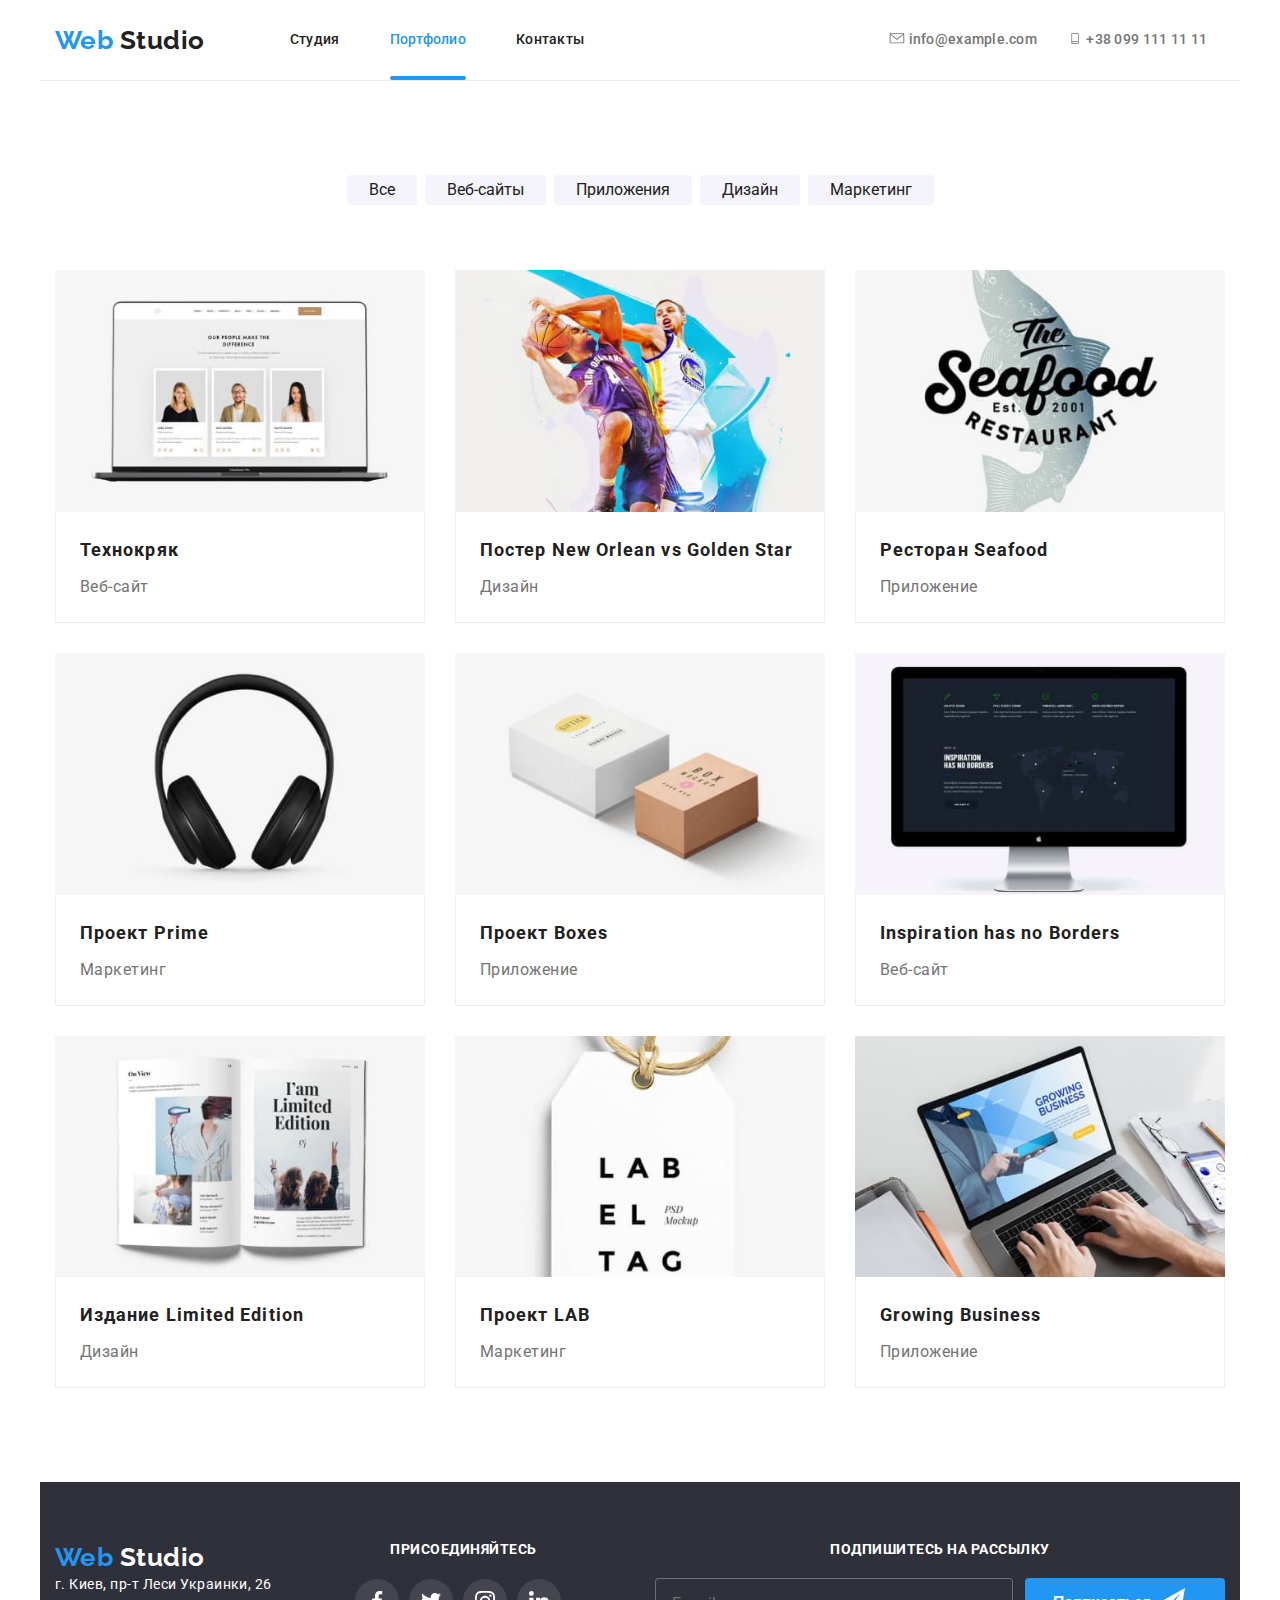
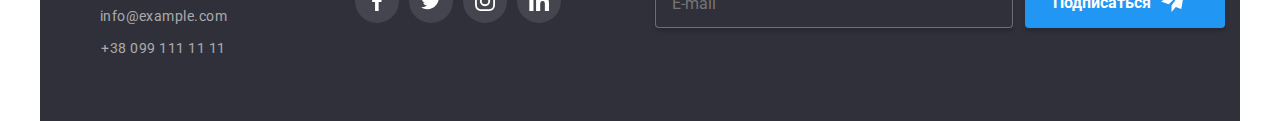
==== commit 3c782a1f: "adapt8" ====
--- a/portfolio.html
+++ b/portfolio.html
@@ -398,7 +398,7 @@
         </ul>
       </div>
       <div class="newsletter">
-        <b class="title"> подписаться на рассылку</b>
+        <b class="title"> Подпишитесь на рассылку</b>
         <form class="footer-form">
           <label class="field">
             <input
--- a/css/main.min.css
+++ b/css/main.min.css
@@ -1,2 +1,2 @@
-body{background:#ffffff;color:#757575;font-family:Roboto;letter-spacing:0.03em}ul{list-style:none;padding:0;margin:0}a{text-decoration:none}img{display:block;max-width:100%;height:auto}.section{padding-top:94px;padding-bottom:94px}.section-title{color:#212121;font-weight:700;font-size:36px;line-height:1.17;text-align:center;margin-top:0;margin-bottom:50px}.visually-hidden{position:absolute;width:1px;height:1px;margin:-1px;padding:0;overflow:hidden;border:0;clip:rect(0 0 0 0)}.container{padding-left:15px;padding-right:15px;margin-left:auto;margin-right:auto}@media screen and (min-width: 480px){.container{width:480px}}@media screen and (min-width: 768px){.container{width:768px}}@media screen and (min-width: 1200px){.container{width:1200px}}.header-container{position:relative;display:-webkit-box;display:-ms-flexbox;display:flex;-webkit-box-align:center;-ms-flex-align:center;align-items:center;border-bottom:1px solid #ececec}.logo{display:block;margin-right:269px;color:#2196f3;font-family:Raleway;font-weight:700;font-size:26px;line-height:1.19;text-decoration:none}@media screen and (min-width: 768px){.logo{margin-right:81px}}@media screen and (min-width: 1200px){.logo{margin-right:85px}}.part{color:#212121}.menu-button{display:-webkit-inline-box;display:-ms-inline-flexbox;display:inline-flex;margin:0;padding:0;border:none}@media screen and (min-width: 768px){.menu-button{display:none}}.menu-button .icon-cross{display:none}.menu-button.is-open .icon-cross{display:block}.menu-button.is-open .icon-menu{display:none}.menu-container{display:-webkit-box;display:-ms-flexbox;display:flex;-webkit-box-align:center;-ms-flex-align:center;align-items:center;text-align:center;background-color:#fff;font-size:20px}.menu-container.is-open{display:block}@media screen and (max-width: 767px){.menu-container{position:absolute;display:none;top:100%;left:0;width:100%}}@media screen and (min-width: 768px){.site-nav{display:-webkit-box;display:-ms-flexbox;display:flex}}@media screen and (min-width: 1200px){.site-nav{margin-right:305px}}.site-nav .link{position:relative;display:block;padding-bottom:40px;font-weight:500;font-size:18px;line-height:1.17;letter-spacing:0.02em;color:#212121}.site-nav .link:hover,.site-nav .link:focus{color:#2196f3}@media screen and (min-width: 768px){.site-nav .link{display:block;font-size:14px;line-height:1.14;padding-top:32px;padding-bottom:32px;-webkit-transition:color 250ms cubic-bezier(0.4, 0, 0.2, 1);transition:color 250ms cubic-bezier(0.4, 0, 0.2, 1)}}.site-nav .link::after{content:" ";position:absolute;display:block;left:25%;width:50%;height:4px;border-radius:2px;background-color:#2196f3;opacity:0;-webkit-transition:opacity 250ms cubic-bezier(0.4, 0, 0.2, 1);transition:opacity 250ms cubic-bezier(0.4, 0, 0.2, 1)}@media screen and (min-width: 768px){.site-nav .link::after{bottom:0;left:0;width:100%}}.site-nav .link:hover::after,.site-nav .link:focus::after{opacity:1}.site-nav .studio-link{color:#2196f3;opacity:1}.site-nav .studio-link::after{content:" ";position:absolute;left:25%;width:50%;display:block;height:4px;border-radius:2px;background-color:#2196f3;opacity:1;-webkit-transition:opacity 250ms cubic-bezier(0.4, 0, 0.2, 1);transition:opacity 250ms cubic-bezier(0.4, 0, 0.2, 1)}@media screen and (min-width: 768px){.site-nav .studio-link::after{bottom:0;left:0;width:100%}}.site-nav .studio-link:hover::after,.site-nav .studio-link:focus::after{opacity:1}.site-nav .portfolio-link{color:#2196f3;opacity:1}.site-nav .portfolio-link::after{content:" ";position:absolute;left:25%;width:50%;display:block;height:4px;border-radius:2px;background-color:#2196f3;opacity:1;-webkit-transition:opacity 250ms cubic-bezier(0.4, 0, 0.2, 1);transition:opacity 250ms cubic-bezier(0.4, 0, 0.2, 1)}@media screen and (min-width: 768px){.site-nav .portfolio-link::after{bottom:0;left:0;width:100%}}.site-nav .portfolio-link:hover::after,.site-nav .portfolio-link:focus::after{opacity:1}@media screen and (min-width: 768px){.site-nav .item+.item{margin-left:50px}.site-nav .item:last-child{margin-right:px}}@media screen and (min-width: 768px){.address{display:-webkit-box;display:-ms-flexbox;display:flex;-webkit-box-orient:vertical;-webkit-box-direction:normal;-ms-flex-direction:column;flex-direction:column}}@media screen and (min-width: 1200px){.address{-webkit-box-orient:horizontal;-webkit-box-direction:normal;-ms-flex-direction:row;flex-direction:row}}.address .link{display:block;-webkit-box-align:center;-ms-flex-align:center;align-items:center;font-weight:500;font-size:18px;line-height:1.17;letter-spacing:0.02em;color:#757575}@media screen and (max-width: 767px){.address .link{padding-bottom:16px}}@media screen and (min-width: 768px){.address .link{font-size:14px;line-height:1.14}}.address .link-icon{width:16px;height:11px;fill:#757575;-webkit-transition:opacity 250ms cubic-bezier(0.4, 0, 0.2, 1);transition:opacity 250ms cubic-bezier(0.4, 0, 0.2, 1)}.address .link-icon:hover,.address .link-icon:focus{fill:#2196f3}.is-hidden{position:absolute;width:1px;height:1px;margin:-1px;padding:0;overflow:hidden;border:0;clip:rect(0 0 0 0)}.hero{max-width:1600px;height:600px;margin-left:auto;margin-right:auto;background-image:-webkit-gradient(linear, left top, right top, from(rgba(47,48,58,0.8)), to(rgba(47,48,58,0.8))),url(../img/header.jpg);background-image:linear-gradient(to right, rgba(47,48,58,0.8), rgba(47,48,58,0.8)),url(../img/header.jpg);background-size:cover;background-position:center;background-repeat:no-repeat;text-align:center}.hero .hero-title{padding-top:200px;margin-top:0;margin-bottom:30px;color:#fff;font-weight:900;font-size:44px;line-height:1.36;letter-spacing:0.06em;text-transform:uppercase}.hero .hero-button{display:inline-block;color:#fff;cursor:pointer;border:none;font-weight:700;font-size:16px;line-height:1.87;letter-spacing:0.06em;background:#2196f3;border-radius:4px;padding:10px 32px}.backdrop{position:fixed;top:0;left:0;width:100%;height:100%;background-color:rgba(0,0,0,0.3);padding:50px 30px;overflow-y:scroll}.backdrop.is-hidden{display:none}.form{padding:40px;background:#ffffff;-webkit-box-shadow:0px 2px 1px rgba(0,0,0,0.2),0px 1px 1px rgba(0,0,0,0.14),0px 1px 3px rgba(0,0,0,0.12);box-shadow:0px 2px 1px rgba(0,0,0,0.2),0px 1px 1px rgba(0,0,0,0.14),0px 1px 3px rgba(0,0,0,0.12);border-radius:4px}.form .title{display:block;margin-bottom:30px;font-weight:500;font-size:20px;line-height:1.15;text-align:center;color:#212121}.form .closed-button{position:absolute;display:-webkit-box;display:-ms-flexbox;display:flex;border:1px solid rgba(0,0,0,0.1);cursor:pointer;-webkit-box-pack:center;-ms-flex-pack:center;justify-content:center;-webkit-box-align:center;-ms-flex-align:center;align-items:center;width:30px;height:30px;border-radius:50%;background-color:#fff;top:-9px;right:-9px;fill:#000000}.form-field{position:relative;display:block;margin-bottom:28px;width:448px}.form-label{position:absolute;top:50%;left:40px;-webkit-transform:translateY(-50%);transform:translateY(-50%);font-weight:400;font-size:14px;line-height:1.14;letter-spacing:0.01em}.form-input{width:100%;margin:0;padding:12px 18px;padding-left:42px;border-radius:4px;border:1px solid rgba(33,33,33,0.2)}.backdrop{position:fixed;top:0;left:0;width:100%;height:100%;background-color:rgba(0,0,0,0.2);z-index:3;-webkit-transition:opacity 250ms cubic-bezier(0.4, 0, 0.2, 1);transition:opacity 250ms cubic-bezier(0.4, 0, 0.2, 1)}.modal{position:absolute;top:50%;left:50%;-webkit-transform:translate(-50%, -50%);transform:translate(-50%, -50%);width:528px;height:581px;background-color:var(--title-text-color-second--);border-radius:4px}.comment-input{height:120px;resize:none}.comment-label{position:absolute;top:12px;left:16px;font-weight:400;font-size:14px;line-height:1.14;letter-spacing:0.01em}.icon{position:absolute;top:50%;left:16px;-webkit-transform:translateY(-50%);transform:translateY(-50%);display:inline-block;width:18px;height:18px;fill:#212121}.form-field:focus-within>.icon{fill:#2196f3}.form-field:focus-within>.form-label{color:#2196f3}.form-field:focus-within>.form-input{outline-color:#2196f3}.form-field:focus-within>.form-label,.form-input:not(:placeholder-shown)+.form-label{-webkit-transform:translateY(-50px);transform:translateY(-50px)}.form-field:focus-within>.comment-label,.form-input:not(:placeholder-shown)+.comment-label{-webkit-transform:translateY(-30px);transform:translateY(-30px);color:#2196f3}.agreement{display:-webkit-box;display:-ms-flexbox;display:flex;-webkit-box-align:center;-ms-flex-align:center;align-items:center;margin-bottom:30px}.agreement .text{font-weight:400;font-size:14px;line-height:1.71;color:#757575}.icon-chek{display:inline-block;width:20px;height:20px;margin-right:8px}.checkbox:checked+.icon-chek{background-color:#2196f3;background-image:url(../img/chek.svg);background-size:contain;background-repeat:no-repeat;background-origin:border-box}.contract{color:#2196f3;text-decoration:underline}.icon-close{width:24px;height:24px}@media screen and (min-width: 768px){.feature-list{display:-webkit-box;display:-ms-flexbox;display:flex;-ms-flex-wrap:wrap;flex-wrap:wrap;margin:-15px}}@media screen and (min-width: 1200px){.feature-list{-ms-flex-wrap:nowrap;flex-wrap:nowrap}}.feature-list .item{width:450px}@media screen and (min-width: 768px){.feature-list .item{width:354px;margin:15px}}@media screen and (min-width: 1200px){.feature-list .item{width:270px;margin:15px}}.feature-list .title{margin-top:30px;margin-bottom:10px;text-transform:uppercase;color:#212121;font-weight:700;font-size:14px;line-height:1.14}.feature-list .text{margin:0;font-weight:400;font-size:14px;line-height:1.71}.features-icon{background-color:#f5f4fa;width:450px;height:120px;padding:25px 190px}@media screen and (min-width: 768px){.features-icon{width:354px;padding:25px 142px}}@media screen and (min-width: 1200px){.features-icon{width:270px;padding:25px 100px}}@media screen and (max-width: 1199px){.reviews{display:none}}.product-list{display:-webkit-box;display:-ms-flexbox;display:flex;margin:-15px}.product-list .item{position:relative;width:370px;margin:15px}.product-list .title{position:absolute;bottom:0;right:0;left:0;margin:0;border-radius:0px 0px 4px 4px;text-align:center;padding-top:27px;padding-bottom:27px;color:#fff;font-weight:700;font-size:14px;line-height:1.14;text-transform:uppercase;background:rgba(47,48,58,0.8)}.team-section{background:#f5f4fa}.team-list{text-align:center}@media screen and (min-width: 768px){.team-list{display:-webkit-box;display:-ms-flexbox;display:flex;-ms-flex-wrap:wrap;flex-wrap:wrap}}@media screen and (min-width: 1200px){.team-list{-ms-flex-wrap:nowrap;flex-wrap:nowrap;margin:-15px}}.team-list .item{width:450px;margin:15px;background-color:#fff;-webkit-box-shadow:0px 2px 1px rgba(0,0,0,0.2),0px 1px 1px rgba(0,0,0,0.14),0px 1px 3px rgba(0,0,0,0.12);box-shadow:0px 2px 1px rgba(0,0,0,0.2),0px 1px 1px rgba(0,0,0,0.14),0px 1px 3px rgba(0,0,0,0.12);border-radius:4px}@media screen and (min-width: 768px){.team-list .item{width:354px}}@media screen and (min-width: 1200px){.team-list .item{width:270px}}@media (max-width: 767px){.team-list .item:not(:last-child){margin-bottom:30px}}.team-list .thumb{height:320px;outline:1px solid red}@media (min-width: 768px){.team-list .thumb{height:260px}}.team-list img{display:block;width:100%;height:100%;-o-object-fit:cover;object-fit:cover;-o-object-position:top;object-position:top}@media screen and (min-width: 768px){.team-list>.item{width:calc((100% - 4 * 15px) / 2);margin:15px}}.team-list .title{margin-top:0px;margin-bottom:10px;color:#212121;font-weight:500;font-size:16px;line-height:1.19}.team-list .text{margin-top:0;margin-bottom:16;font-weight:400;font-size:16px;line-height:1.19}.social-network{display:-webkit-box;display:-ms-flexbox;display:flex;-webkit-box-pack:center;-ms-flex-pack:center;justify-content:center;margin-bottom:24px}.socials-link{display:-webkit-box;display:-ms-flexbox;display:flex;-webkit-box-pack:center;-ms-flex-pack:center;justify-content:center;-webkit-box-align:center;-ms-flex-align:center;align-items:center;margin-right:10px;width:44px;height:44px;background-color:#ffffff;fill:#afb1b8;border-radius:50%;-webkit-transition:background-color 250ms cubic-bezier(0.4, 0, 0.2, 1);transition:background-color 250ms cubic-bezier(0.4, 0, 0.2, 1)}.socials-link:hover,.socials-link:focus{background-color:#2196f3;fill:#fff}.clients-list{display:-webkit-box;display:-ms-flexbox;display:flex;margin:-15px;-ms-flex-wrap:wrap;flex-wrap:wrap}@media screen and (min-width: 1200px){.clients-list{-ms-flex-wrap:nowrap;flex-wrap:nowrap}}.clients-list .item{display:-webkit-box;display:-ms-flexbox;display:flex;-webkit-box-pack:center;-ms-flex-pack:center;justify-content:center;-webkit-box-align:center;-ms-flex-align:center;align-items:center;width:210px;height:90px;border:1px solid #afb1b8;-webkit-box-sizing:border-box;box-sizing:border-box;border-radius:4px;margin:15px;-webkit-transition:color 250ms cubic-bezier(0.4, 0, 0.2, 1);transition:color 250ms cubic-bezier(0.4, 0, 0.2, 1)}.clients-list .item:hover,.clients-list .item:focus{border:1px solid #2196f3}@media screen and (min-width: 768px){.clients-list .item{width:226px}}@media screen and (min-width: 1200px){.clients-list .item{width:170px}}.clients-logo{fill:#afb1b8;-webkit-transition:fill 250ms cubic-bezier(0.4, 0, 0.2, 1);transition:fill 250ms cubic-bezier(0.4, 0, 0.2, 1)}.clients-logo:hover,.clients-logo:focus{fill:#2196f3}footer{background:#2f303a;padding-top:56px;text-align:center}.footer-contacts .logo{text-align:center}.footer-contacts.part-footer{color:#fff}.footer-contacts{margin-bottom:60px}.footer-address .location{display:block;margin-bottom:8px;font-style:normal;font-size:14px;line-height:1.71;color:#fff}.footer-address .link{display:block;font-weight:400;font-size:14px;line-height:1.71;font-style:normal;color:rgba(255,255,255,0.6)}.footer-address .link:not(:last-child){margin-bottom:8px}.newsletter{display:-webkit-box;display:-ms-flexbox;display:flex;-webkit-box-orient:vertical;-webkit-box-direction:normal;-ms-flex-direction:column;flex-direction:column;-webkit-box-align:center;-ms-flex-align:center;align-items:center}.newsletter .title{margin-bottom:20px;text-transform:uppercase;color:#fff;font-weight:bold;font-size:14px;line-height:1.14}.footer-input{background-color:#2f303a;width:px;font-size:16px;line-height:1.25;color:rgba(255,255,255,0.6)}.footer-button{display:-webkit-box;display:-ms-flexbox;display:flex;padding:10px 28px;cursor:pointer;width:200px;height:50px;font-weight:bold;font-size:16px;line-height:1.88;background:#2196f3;color:#fff;-webkit-box-shadow:0px 4px 4px rgba(0,0,0,0.15);box-shadow:0px 4px 4px rgba(0,0,0,0.15);border:none;border-radius:4px}.subscribe{margin-right:10px}.icon-send{width:24px;height:24px}.join-us{margin-bottom:60px}.join-us .title{display:block;margin-bottom:21px;text-transform:uppercase;color:#fff;font-weight:bold;font-size:14px;line-height:1.14}.socials-footer{display:-webkit-box;display:-ms-flexbox;display:flex;-webkit-box-pack:center;-ms-flex-pack:center;justify-content:center}.socials-footer .link{display:-webkit-box;display:-ms-flexbox;display:flex;-webkit-box-pack:center;-ms-flex-pack:center;justify-content:center;-webkit-box-align:center;-ms-flex-align:center;align-items:center;margin-right:10px;width:44px;height:44px;border-radius:50%;background:rgba(255,255,255,0.1);-webkit-transition:background-color 250ms cubic-bezier(0.4, 0, 0.2, 1);transition:background-color 250ms cubic-bezier(0.4, 0, 0.2, 1)}.socials-footer .link:hover,.socials-footer .link:focus{background-color:#2196f3}.cosials-icon{fill:#ffffff}.container .title-portfolio{margin:0}.filters{margin-bottom:50px;display:-webkit-box;display:-ms-flexbox;display:flex;-webkit-box-pack:center;-ms-flex-pack:center;justify-content:center}.filters .item:not(:last-child){margin-right:8px}.filters .button{border:none;border-radius:4px;padding:6px 22px;color:#212121;background:#f5f4fa;-webkit-transition:background-color 250ms cubic-bezier(0.4, 0, 0.2, 1);transition:background-color 250ms cubic-bezier(0.4, 0, 0.2, 1)}.filters .button:hover,.filters .button:focus{color:#fff;background:#2196f3}.works-list{display:-webkit-box;display:-ms-flexbox;display:flex;-ms-flex-wrap:wrap;flex-wrap:wrap;margin:-15px}.works-list .item{width:px;margin:15px;border-top-left-radius:5px;border-top-right-radius:5px}.works-list .item:hover{-webkit-box-shadow:1px 4px 6px rgba(0,0,0,0.16),0px 4px 4px rgba(0,0,0,0.06),0px 1px 1px rgba(0,0,0,0.12);box-shadow:1px 4px 6px rgba(0,0,0,0.16),0px 4px 4px rgba(0,0,0,0.06),0px 1px 1px rgba(0,0,0,0.12)}.card-content{padding:20px 24px;border:solid #eeeeee;border-top-width:0;border-right-width:1px;border-left-width:1px;border-bottom-width:1px}.card-content .title{margin-top:0;margin-bottom:4px;color:#212121;font-weight:700;font-size:18px;line-height:2;letter-spacing:0.06em}.card-content .filter-text{margin:0;color:#757575;font-weight:400;font-size:16px;line-height:1.87}.product{display:block;width:450px;margin-left:auto;margin-right:auto}@media screen and (min-width: 768px){.product{width:354px}}@media screen and (min-width: 1200px){.product{width:370px}}.product .picture{max-height:100%}.product-thumb:hover::before{opacity:1}.product-thumb{position:relative;overflow:hidden}.product-overlay{position:absolute;top:0;left:0;width:100%;height:100%;background-color:rgba(33,150,243,0.9);-webkit-transform:translateY(100%);transform:translateY(100%);opacity:0;-webkit-transition:opacity 250ms cubic-bezier(0.4, 0, 0.2, 1),-webkit-transform 250ms cubic-bezier(0.4, 0, 0.2, 1);transition:opacity 250ms cubic-bezier(0.4, 0, 0.2, 1),-webkit-transform 250ms cubic-bezier(0.4, 0, 0.2, 1);transition:transform 250ms cubic-bezier(0.4, 0, 0.2, 1),opacity 250ms cubic-bezier(0.4, 0, 0.2, 1);transition:transform 250ms cubic-bezier(0.4, 0, 0.2, 1),opacity 250ms cubic-bezier(0.4, 0, 0.2, 1),-webkit-transform 250ms cubic-bezier(0.4, 0, 0.2, 1)}.product:hover .product-overlay{-webkit-transform:translateY(0);transform:translateY(0);opacity:1}.product-overlay .text-about{color:#fff;font-size:18px}.product-actions{position:absolute;display:-webkit-box;display:-ms-flexbox;display:flex;top:63px;left:24px;right:24px;opacity:0;-webkit-transition:opacity 250ms cubic-bezier(0.4, 0, 0.2, 1) 250ms;transition:opacity 250ms cubic-bezier(0.4, 0, 0.2, 1) 250ms}.product:hover .product-actions{opacity:1}.product-actions .text-about{margin:0;display:block;font-weight:400;font-size:18px;line-height:1.56}
+body{background:#ffffff;color:#757575;font-family:Roboto;letter-spacing:0.03em}ul{list-style:none;padding:0;margin:0}a{text-decoration:none}img{display:block;max-width:100%;height:auto}.section{padding-top:94px;padding-bottom:94px}.section-title{color:#212121;font-weight:700;font-size:36px;line-height:1.17;text-align:center;margin-top:0;margin-bottom:50px}.visually-hidden{position:absolute;width:1px;height:1px;margin:-1px;padding:0;overflow:hidden;border:0;clip:rect(0 0 0 0)}.container{padding-left:15px;padding-right:15px;margin-left:auto;margin-right:auto}@media screen and (min-width: 480px){.container{width:480px}}@media screen and (min-width: 768px){.container{width:768px}}@media screen and (min-width: 1200px){.container{width:1200px}}.header-container{position:relative;display:-webkit-box;display:-ms-flexbox;display:flex;-webkit-box-align:center;-ms-flex-align:center;align-items:center;border-bottom:1px solid #ececec}.logo{display:block;margin-right:269px;color:#2196f3;font-family:Raleway;font-weight:700;font-size:24px;line-height:1.17;text-decoration:none}@media screen and (min-width: 768px){.logo{margin-right:81px}}@media screen and (min-width: 1200px){.logo{margin-right:85px;font-size:26px;line-height:1.19}}.part{color:#212121}.menu-button{display:-webkit-inline-box;display:-ms-inline-flexbox;display:inline-flex;margin:0;padding:0;border:none}@media screen and (min-width: 768px){.menu-button{display:none}}.menu-button .icon-cross{display:none}.menu-button.is-open .icon-cross{display:block}.menu-button.is-open .icon-menu{display:none}.menu-container{display:-webkit-box;display:-ms-flexbox;display:flex;-webkit-box-align:center;-ms-flex-align:center;align-items:center;text-align:center;background-color:#fff;font-size:20px}.menu-container.is-open{display:block}@media screen and (max-width: 767px){.menu-container{position:absolute;display:none;top:100%;left:0;width:100%}}@media screen and (min-width: 768px){.site-nav{display:-webkit-box;display:-ms-flexbox;display:flex}}.site-nav .link{position:relative;display:block;padding-bottom:40px;font-weight:500;font-size:18px;line-height:1.17;letter-spacing:0.02em;color:#212121}.site-nav .link:hover,.site-nav .link:focus{color:#2196f3}@media screen and (min-width: 768px){.site-nav .link{display:block;font-size:14px;line-height:1.14;padding-top:32px;padding-bottom:32px;-webkit-transition:color 250ms cubic-bezier(0.4, 0, 0.2, 1);transition:color 250ms cubic-bezier(0.4, 0, 0.2, 1)}}.site-nav .link::after{content:" ";position:absolute;display:block;left:25%;width:50%;height:4px;border-radius:2px;background-color:#2196f3;opacity:0;-webkit-transition:opacity 250ms cubic-bezier(0.4, 0, 0.2, 1);transition:opacity 250ms cubic-bezier(0.4, 0, 0.2, 1)}@media screen and (min-width: 768px){.site-nav .link::after{bottom:0;left:0;width:100%}}.site-nav .link:hover::after,.site-nav .link:focus::after{opacity:1}.site-nav .studio-link{color:#2196f3;opacity:1}.site-nav .studio-link::after{content:" ";position:absolute;left:25%;width:50%;display:block;height:4px;border-radius:2px;background-color:#2196f3;opacity:1;-webkit-transition:opacity 250ms cubic-bezier(0.4, 0, 0.2, 1);transition:opacity 250ms cubic-bezier(0.4, 0, 0.2, 1)}@media screen and (min-width: 768px){.site-nav .studio-link::after{bottom:0;left:0;width:100%}}.site-nav .studio-link:hover::after,.site-nav .studio-link:focus::after{opacity:1}.site-nav .portfolio-link{color:#2196f3;opacity:1}.site-nav .portfolio-link::after{content:" ";position:absolute;left:25%;width:50%;display:block;height:4px;border-radius:2px;background-color:#2196f3;opacity:1;-webkit-transition:opacity 250ms cubic-bezier(0.4, 0, 0.2, 1);transition:opacity 250ms cubic-bezier(0.4, 0, 0.2, 1)}@media screen and (min-width: 768px){.site-nav .portfolio-link::after{bottom:0;left:0;width:100%}}.site-nav .portfolio-link:hover::after,.site-nav .portfolio-link:focus::after{opacity:1}@media screen and (min-width: 768px){.site-nav .item+.item{margin-left:50px}}@media screen and (min-width: 768px){.address{display:-webkit-box;display:-ms-flexbox;display:flex;-webkit-box-orient:vertical;-webkit-box-direction:normal;-ms-flex-direction:column;flex-direction:column;margin-left:60px}}@media screen and (min-width: 1200px){.address{-webkit-box-orient:horizontal;-webkit-box-direction:normal;-ms-flex-direction:row;flex-direction:row;margin-left:305px}}.address .link{display:block;-webkit-box-align:center;-ms-flex-align:center;align-items:center;font-weight:500;font-size:18px;line-height:1.17;letter-spacing:0.02em;color:#757575}@media screen and (max-width: 767px){.address .link{padding-bottom:16px}}@media screen and (min-width: 768px){.address .link{font-size:14px;line-height:1.14}}@media screen and (min-width: 1200px){.address .link:not(:last-child){margin-right:30px}}.address .link-icon{width:16px;height:11px;fill:#757575;-webkit-transition:opacity 250ms cubic-bezier(0.4, 0, 0.2, 1);transition:opacity 250ms cubic-bezier(0.4, 0, 0.2, 1)}.address .link-icon:hover,.address .link-icon:focus{fill:#2196f3}.is-hidden{position:absolute;width:1px;height:1px;margin:-1px;padding:0;overflow:hidden;border:0;clip:rect(0 0 0 0)}.hero{margin-left:auto;margin-right:auto;background-size:cover;background-position:center;background-repeat:no-repeat;text-align:center;max-width:480px;height:400px;background-image:-webkit-gradient(linear, left top, right top, from(rgba(47,48,58,0.8)), to(rgba(47,48,58,0.8))),url(../img/header-480-1.jpg);background-image:linear-gradient(to right, rgba(47,48,58,0.8), rgba(47,48,58,0.8)),url(../img/header-480-1.jpg);background-size:480px 400px}@media screen and (min-device-pixel-ratio: 2), screen and (-webkit-min-device-pixel-ratio: 2), screen and (min-resolution: 192dpi), screen and (min-resolution: 2dppx){.hero{background-image:-webkit-gradient(linear, left top, right top, from(rgba(47,48,58,0.8)), to(rgba(47,48,58,0.8))),url(../img/header-480-2.jpg);background-image:linear-gradient(to right, rgba(47,48,58,0.8), rgba(47,48,58,0.8)),url(../img/header-480-2.jpg)}}@media screen and (min-width: 768px){.hero{max-width:768px;height:400px;background-image:-webkit-gradient(linear, left top, right top, from(rgba(47,48,58,0.8)), to(rgba(47,48,58,0.8))),url(../img/header-768-1.jpg);background-image:linear-gradient(to right, rgba(47,48,58,0.8), rgba(47,48,58,0.8)),url(../img/header-768-1.jpg);background-size:768px 400px}}@media screen and (min-width: 768px) and (min-device-pixel-ratio: 2), screen and (min-width: 768px) and (-webkit-min-device-pixel-ratio: 2), screen and (min-width: 768px) and (min-resolution: 192dpi), screen and (min-width: 768px) and (min-resolution: 2dppx){.hero{background-image:-webkit-gradient(linear, left top, right top, from(rgba(47,48,58,0.8)), to(rgba(47,48,58,0.8))),url(../img/header-768-2.jpg);background-image:linear-gradient(to right, rgba(47,48,58,0.8), rgba(47,48,58,0.8)),url(../img/header-768-2.jpg)}}@media screen and (min-width: 1200px){.hero{max-width:1600px;height:600px;background-image:-webkit-gradient(linear, left top, right top, from(rgba(47,48,58,0.8)), to(rgba(47,48,58,0.8))),url(../img/header.jpg);background-image:linear-gradient(to right, rgba(47,48,58,0.8), rgba(47,48,58,0.8)),url(../img/header.jpg);background-size:1600px 600px}}@media screen and (min-width: 1200px) and (min-device-pixel-ratio: 2), screen and (min-width: 1200px) and (-webkit-min-device-pixel-ratio: 2), screen and (min-width: 1200px) and (min-resolution: 192dpi), screen and (min-width: 1200px) and (min-resolution: 2dppx){.hero{background-image:-webkit-gradient(linear, left top, right top, from(rgba(47,48,58,0.8)), to(rgba(47,48,58,0.8))),url(../img/header-1600-2.jpg);background-image:linear-gradient(to right, rgba(47,48,58,0.8), rgba(47,48,58,0.8)),url(../img/header-1600-2.jpg)}}.hero .hero-title{padding-top:118px;margin-top:0;margin-bottom:30px;color:#fff;font-weight:900;font-size:26px;line-height:1.62;letter-spacing:0.06em;text-transform:uppercase}@media screen and (min-width: 1200px){.hero .hero-title{padding-top:200px;font-size:44px;line-height:1.36}}.hero .hero-button{display:inline-block;color:#fff;cursor:pointer;border:none;font-weight:700;font-size:16px;line-height:1.87;letter-spacing:0.06em;background:#2196f3;border-radius:4px;padding:10px 32px}.backdrop{position:fixed;top:0;left:0;width:100%;height:100%;background-color:rgba(0,0,0,0.3);padding:50px 30px;overflow-y:scroll}.backdrop.is-hidden{display:none}.form{padding:40px;background:#ffffff;-webkit-box-shadow:0px 2px 1px rgba(0,0,0,0.2),0px 1px 1px rgba(0,0,0,0.14),0px 1px 3px rgba(0,0,0,0.12);box-shadow:0px 2px 1px rgba(0,0,0,0.2),0px 1px 1px rgba(0,0,0,0.14),0px 1px 3px rgba(0,0,0,0.12);border-radius:4px}.form .title{display:block;margin-bottom:30px;font-weight:500;font-size:20px;line-height:1.15;text-align:center;color:#212121}.form .closed-button{position:absolute;display:-webkit-box;display:-ms-flexbox;display:flex;border:1px solid rgba(0,0,0,0.1);cursor:pointer;-webkit-box-pack:center;-ms-flex-pack:center;justify-content:center;-webkit-box-align:center;-ms-flex-align:center;align-items:center;width:30px;height:30px;border-radius:50%;background-color:#fff;top:-9px;right:-9px;fill:#000000}.form-field{position:relative;display:block;margin-bottom:28px;width:448px}.form-label{position:absolute;top:50%;left:40px;-webkit-transform:translateY(-50%);transform:translateY(-50%);font-weight:400;font-size:14px;line-height:1.14;letter-spacing:0.01em}.form-input{width:100%;margin:0;padding:12px 18px;padding-left:42px;border-radius:4px;border:1px solid rgba(33,33,33,0.2)}.backdrop{position:fixed;top:0;left:0;width:100%;height:100%;background-color:rgba(0,0,0,0.2);z-index:3;-webkit-transition:opacity 250ms cubic-bezier(0.4, 0, 0.2, 1);transition:opacity 250ms cubic-bezier(0.4, 0, 0.2, 1)}.modal{position:absolute;top:50%;left:50%;-webkit-transform:translate(-50%, -50%);transform:translate(-50%, -50%);width:528px;height:581px;background-color:var(--title-text-color-second--);border-radius:4px}.comment-input{height:120px;resize:none}.comment-label{position:absolute;top:12px;left:16px;font-weight:400;font-size:14px;line-height:1.14;letter-spacing:0.01em}.icon{position:absolute;top:50%;left:16px;-webkit-transform:translateY(-50%);transform:translateY(-50%);display:inline-block;width:18px;height:18px;fill:#212121}.form-field:focus-within>.icon{fill:#2196f3}.form-field:focus-within>.form-label{color:#2196f3}.form-field:focus-within>.form-input{outline-color:#2196f3}.form-field:focus-within>.form-label,.form-input:not(:placeholder-shown)+.form-label{-webkit-transform:translateY(-50px);transform:translateY(-50px)}.form-field:focus-within>.comment-label,.form-input:not(:placeholder-shown)+.comment-label{-webkit-transform:translateY(-30px);transform:translateY(-30px);color:#2196f3}.agreement{display:-webkit-box;display:-ms-flexbox;display:flex;-webkit-box-align:center;-ms-flex-align:center;align-items:center;margin-bottom:30px}.agreement .text{font-weight:400;font-size:14px;line-height:1.71;color:#757575}.icon-chek{display:inline-block;width:20px;height:20px;margin-right:8px}.checkbox:checked+.icon-chek{background-color:#2196f3;background-image:url(../img/chek.svg);background-size:contain;background-repeat:no-repeat;background-origin:border-box}.contract{color:#2196f3;text-decoration:underline}.icon-close{width:24px;height:24px}@media screen and (min-width: 768px){.feature-list{display:-webkit-box;display:-ms-flexbox;display:flex;-ms-flex-wrap:wrap;flex-wrap:wrap;margin:-15px}}@media screen and (min-width: 1200px){.feature-list{-ms-flex-wrap:nowrap;flex-wrap:nowrap}}.feature-list .item{width:450px}@media screen and (min-width: 768px){.feature-list .item{width:354px;margin:15px}}@media screen and (min-width: 1200px){.feature-list .item{width:270px;margin:15px}}.feature-list .title{margin-top:30px;margin-bottom:10px;text-transform:uppercase;color:#212121;font-weight:700;font-size:14px;line-height:1.14}.feature-list .text{margin:0;font-weight:400;font-size:14px;line-height:1.71}.features-icon{background-color:#f5f4fa;width:450px;height:120px;padding:25px 190px}@media screen and (min-width: 768px){.features-icon{width:354px;padding:25px 142px}}@media screen and (min-width: 1200px){.features-icon{width:270px;padding:25px 100px}}@media screen and (max-width: 1199px){.reviews{display:none}}.product-list{display:-webkit-box;display:-ms-flexbox;display:flex;margin:-15px}.product-list .item{position:relative;width:370px;margin:15px}.product-list .title{position:absolute;bottom:0;right:0;left:0;margin:0;border-radius:0px 0px 4px 4px;text-align:center;padding-top:27px;padding-bottom:27px;color:#fff;font-weight:700;font-size:14px;line-height:1.14;text-transform:uppercase;background:rgba(47,48,58,0.8)}.team-section{background:#f5f4fa}.team-list{text-align:center}@media screen and (min-width: 768px){.team-list{display:-webkit-box;display:-ms-flexbox;display:flex;-ms-flex-wrap:wrap;flex-wrap:wrap}}@media screen and (min-width: 1200px){.team-list{-ms-flex-wrap:nowrap;flex-wrap:nowrap;margin:-15px}}.team-list .item{width:450px;margin:15px;background-color:#fff;-webkit-box-shadow:0px 2px 1px rgba(0,0,0,0.2),0px 1px 1px rgba(0,0,0,0.14),0px 1px 3px rgba(0,0,0,0.12);box-shadow:0px 2px 1px rgba(0,0,0,0.2),0px 1px 1px rgba(0,0,0,0.14),0px 1px 3px rgba(0,0,0,0.12);border-radius:4px}@media screen and (min-width: 768px){.team-list .item{width:354px}}@media screen and (min-width: 1200px){.team-list .item{width:270px}}@media (max-width: 767px){.team-list .item:not(:last-child){margin-bottom:30px}}.team-list .thumb{height:320px;outline:1px solid red}@media (min-width: 768px){.team-list .thumb{height:260px}}.team-list img{display:block;width:100%;height:100%;-o-object-fit:cover;object-fit:cover;-o-object-position:top;object-position:top}@media screen and (min-width: 768px){.team-list>.item{width:calc((100% - 4 * 15px) / 2);margin:15px}}.team-list .title{margin-top:0px;margin-bottom:10px;color:#212121;font-weight:500;font-size:16px;line-height:1.19}.team-list .text{margin-top:0;margin-bottom:16;font-weight:400;font-size:16px;line-height:1.19}.social-network{display:-webkit-box;display:-ms-flexbox;display:flex;-webkit-box-pack:center;-ms-flex-pack:center;justify-content:center;margin-bottom:24px}.socials-link{display:-webkit-box;display:-ms-flexbox;display:flex;-webkit-box-pack:center;-ms-flex-pack:center;justify-content:center;-webkit-box-align:center;-ms-flex-align:center;align-items:center;margin-right:10px;width:44px;height:44px;background-color:#ffffff;fill:#afb1b8;border-radius:50%;-webkit-transition:background-color 250ms cubic-bezier(0.4, 0, 0.2, 1);transition:background-color 250ms cubic-bezier(0.4, 0, 0.2, 1)}.socials-link:hover,.socials-link:focus{background-color:#2196f3;fill:#fff}.clients-list{display:-webkit-box;display:-ms-flexbox;display:flex;margin:-15px;-ms-flex-wrap:wrap;flex-wrap:wrap}@media screen and (min-width: 1200px){.clients-list{-ms-flex-wrap:nowrap;flex-wrap:nowrap}}.clients-list .item{display:-webkit-box;display:-ms-flexbox;display:flex;-webkit-box-pack:center;-ms-flex-pack:center;justify-content:center;-webkit-box-align:center;-ms-flex-align:center;align-items:center;width:210px;height:90px;border:1px solid #afb1b8;-webkit-box-sizing:border-box;box-sizing:border-box;border-radius:4px;margin:15px;-webkit-transition:color 250ms cubic-bezier(0.4, 0, 0.2, 1);transition:color 250ms cubic-bezier(0.4, 0, 0.2, 1)}.clients-list .item:hover,.clients-list .item:focus{border:1px solid #2196f3}@media screen and (min-width: 768px){.clients-list .item{width:226px}}@media screen and (min-width: 1200px){.clients-list .item{width:170px}}.clients-logo{fill:#afb1b8;-webkit-transition:fill 250ms cubic-bezier(0.4, 0, 0.2, 1);transition:fill 250ms cubic-bezier(0.4, 0, 0.2, 1)}.clients-logo:hover,.clients-logo:focus{fill:#2196f3}.footer-container{background:#2f303a;padding-top:60px;text-align:center}@media screen and (min-width: 1200px){.footer-container{display:-webkit-box;display:-ms-flexbox;display:flex;-webkit-box-pack:justify;-ms-flex-pack:justify;justify-content:space-between}}.footer-contacts{margin-bottom:60px}@media screen and (min-width: 1200px){.footer-contacts{display:-webkit-box;display:-ms-flexbox;display:flex;-webkit-box-orient:vertical;-webkit-box-direction:normal;-ms-flex-direction:column;flex-direction:column;-webkit-box-align:start;-ms-flex-align:start;align-items:flex-start}}.footer-contacts .logo{margin:0}.footer-contacts .part-footer{color:#fff}.footer-address .location{display:block;margin-bottom:8px;font-style:normal;font-size:14px;line-height:1.71;color:#fff}.footer-address .link{display:block;font-weight:400;font-size:14px;line-height:1.71;font-style:normal;color:rgba(255,255,255,0.6)}.footer-address .link:not(:last-child){margin-bottom:8px}.newsletter{display:-webkit-box;display:-ms-flexbox;display:flex;-webkit-box-orient:vertical;-webkit-box-direction:normal;-ms-flex-direction:column;flex-direction:column;-webkit-box-pack:start;-ms-flex-pack:start;justify-content:flex-start}.newsletter .title{margin-bottom:20px;text-transform:uppercase;color:#fff;font-weight:bold;font-size:14px;line-height:1.14}.footer-button{display:-webkit-box;display:-ms-flexbox;display:flex;padding:10px 28px;margin-bottom:60px;margin-left:140px;cursor:pointer;width:200px;height:50px;font-weight:bold;font-size:16px;line-height:1.88;background:#2196f3;color:#fff;-webkit-box-shadow:0px 4px 4px rgba(0,0,0,0.15);box-shadow:0px 4px 4px rgba(0,0,0,0.15);border:none;border-radius:4px}@media screen and (min-width: 768px){.footer-button{margin-left:291px}}@media screen and (min-width: 1200px){.footer-button{margin:0}}.subscribe{margin-right:10px}.icon-send{width:24px;height:24px}.footer-input{padding-left:16px;margin-bottom:20px;width:450px;height:50px;color:rgba(255,255,255,0.6);font-size:16px;line-height:1.25;background-color:#2f303a;border:1px solid rgba(255,255,255,0.3);-webkit-box-shadow:0px 4px 4px rgba(0,0,0,0.15);box-shadow:0px 4px 4px rgba(0,0,0,0.15);border-radius:4px}@media screen and (min-width: 1200px){.footer-input{margin-right:12px;width:358px;height:50px}}@media screen and (min-width: 1200px){.footer-form{display:-webkit-box;display:-ms-flexbox;display:flex}}.join-us{margin-bottom:60px}.join-us .title{display:block;margin-bottom:21px;text-transform:uppercase;color:#fff;font-weight:bold;font-size:14px;line-height:1.14}.socials-footer{display:-webkit-box;display:-ms-flexbox;display:flex;-webkit-box-pack:center;-ms-flex-pack:center;justify-content:center}.socials-footer .link{display:-webkit-box;display:-ms-flexbox;display:flex;-webkit-box-pack:center;-ms-flex-pack:center;justify-content:center;-webkit-box-align:center;-ms-flex-align:center;align-items:center;margin-right:10px;width:44px;height:44px;border-radius:50%;background:rgba(255,255,255,0.1);-webkit-transition:background-color 250ms cubic-bezier(0.4, 0, 0.2, 1);transition:background-color 250ms cubic-bezier(0.4, 0, 0.2, 1)}.socials-footer .link:hover,.socials-footer .link:focus{background-color:#2196f3}.cosials-icon{fill:#ffffff}.container .title-portfolio{margin:0}.filters{display:-webkit-box;display:-ms-flexbox;display:flex;-ms-flex-wrap:wrap;flex-wrap:wrap}@media screen and (min-width: 768px){.filters{margin-bottom:50px;display:-webkit-box;display:-ms-flexbox;display:flex;-webkit-box-pack:center;-ms-flex-pack:center;justify-content:center}}.filters .item:not(:last-child){margin-right:8px}.filters .button{border:none;border-radius:4px;padding:6px 22px;color:#212121;background:#f5f4fa;-webkit-transition:background-color 250ms cubic-bezier(0.4, 0, 0.2, 1);transition:background-color 250ms cubic-bezier(0.4, 0, 0.2, 1)}.filters .button:hover,.filters .button:focus{color:#fff;background:#2196f3}.filters .item{margin-bottom:15px}.works-list{display:-webkit-box;display:-ms-flexbox;display:flex;-ms-flex-wrap:wrap;flex-wrap:wrap;margin:-15px}.works-list .item{width:px;margin:15px;border-top-left-radius:5px;border-top-right-radius:5px}.works-list .item:hover{-webkit-box-shadow:1px 4px 6px rgba(0,0,0,0.16),0px 4px 4px rgba(0,0,0,0.06),0px 1px 1px rgba(0,0,0,0.12);box-shadow:1px 4px 6px rgba(0,0,0,0.16),0px 4px 4px rgba(0,0,0,0.06),0px 1px 1px rgba(0,0,0,0.12)}.card-content{padding:20px 24px;border:solid #eeeeee;border-top-width:0;border-right-width:1px;border-left-width:1px;border-bottom-width:1px}.card-content .title{margin-top:0;margin-bottom:4px;color:#212121;font-weight:700;font-size:18px;line-height:2;letter-spacing:0.06em}.card-content .filter-text{margin:0;color:#757575;font-weight:400;font-size:16px;line-height:1.87}.product{display:block;width:450px;margin-left:auto;margin-right:auto}@media screen and (min-width: 768px){.product{width:354px}}@media screen and (min-width: 1200px){.product{width:370px}}.product .picture{max-height:100%}.product-thumb:hover::before{opacity:1}.product-thumb{position:relative;overflow:hidden}.product-overlay{position:absolute;top:0;left:0;width:100%;height:100%;background-color:rgba(33,150,243,0.9);-webkit-transform:translateY(100%);transform:translateY(100%);opacity:0;-webkit-transition:opacity 250ms cubic-bezier(0.4, 0, 0.2, 1),-webkit-transform 250ms cubic-bezier(0.4, 0, 0.2, 1);transition:opacity 250ms cubic-bezier(0.4, 0, 0.2, 1),-webkit-transform 250ms cubic-bezier(0.4, 0, 0.2, 1);transition:transform 250ms cubic-bezier(0.4, 0, 0.2, 1),opacity 250ms cubic-bezier(0.4, 0, 0.2, 1);transition:transform 250ms cubic-bezier(0.4, 0, 0.2, 1),opacity 250ms cubic-bezier(0.4, 0, 0.2, 1),-webkit-transform 250ms cubic-bezier(0.4, 0, 0.2, 1)}.product:hover .product-overlay{-webkit-transform:translateY(0);transform:translateY(0);opacity:1}.product-overlay .text-about{color:#fff;font-size:18px}.product-actions{position:absolute;display:-webkit-box;display:-ms-flexbox;display:flex;top:63px;left:24px;right:24px;opacity:0;-webkit-transition:opacity 250ms cubic-bezier(0.4, 0, 0.2, 1) 250ms;transition:opacity 250ms cubic-bezier(0.4, 0, 0.2, 1) 250ms}.product:hover .product-actions{opacity:1}.product-actions .text-about{margin:0;display:block;font-weight:400;font-size:18px;line-height:1.56}
 /*# sourceMappingURL=main.min.css.map */